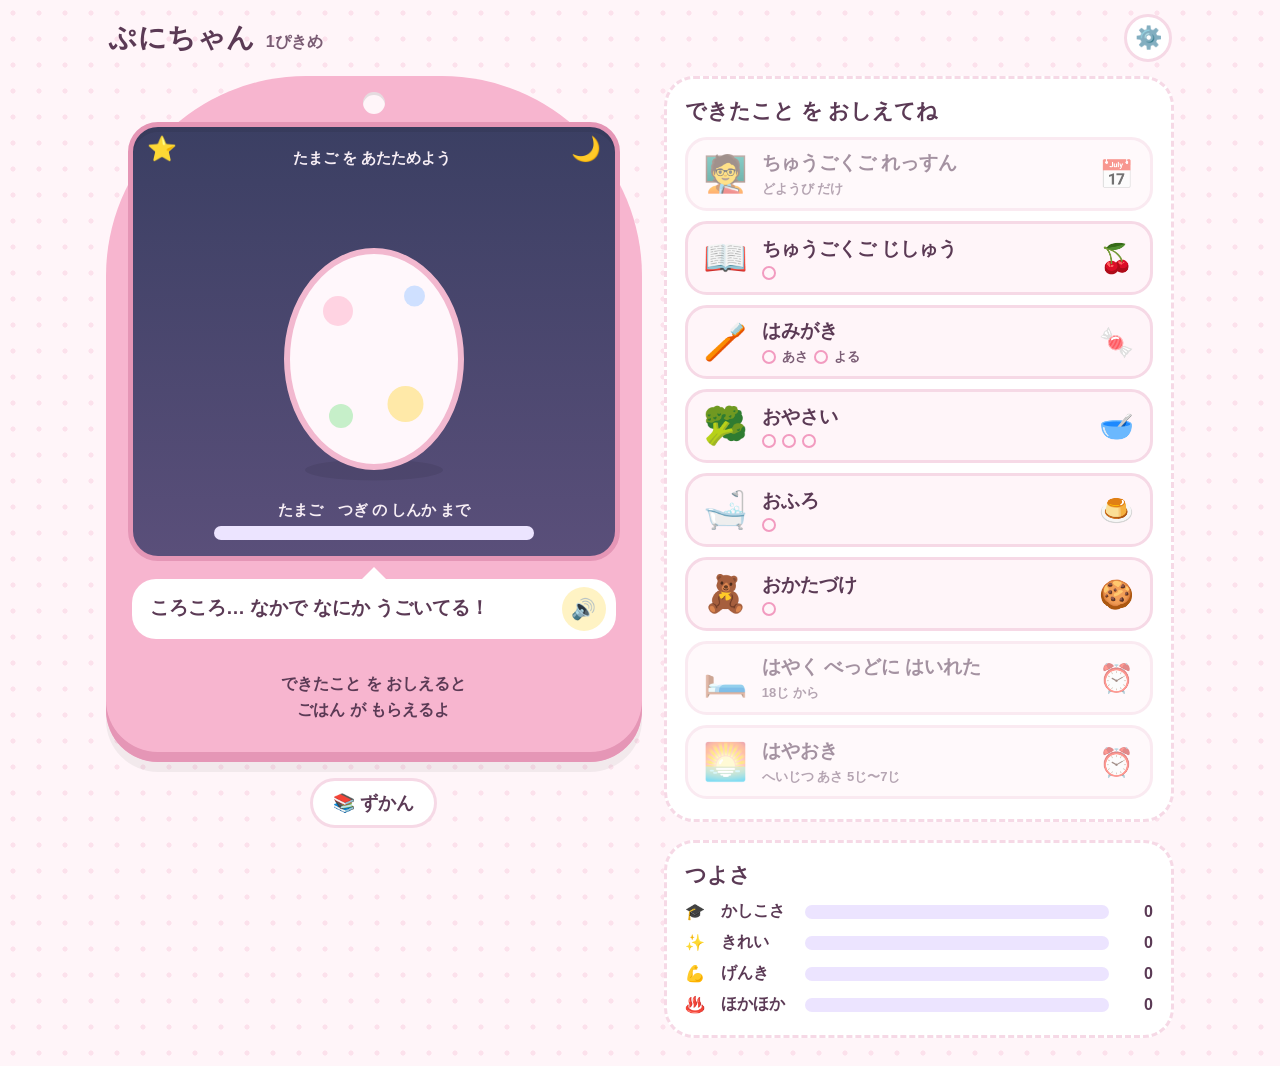
==== index.html @ 8f1bf643 "style: パステル配色と時間帯の背景、ひきめ表記 Co-Authored-By: Claude Opus 5.5 <noreply@anthropic.com>" ====
<!doctype html>
<html lang="ja">
<head>
<meta charset="utf-8">
<meta name="viewport" content="width=device-width, initial-scale=1, viewport-fit=cover">
<meta http-equiv="Content-Security-Policy" content="default-src 'self'; script-src 'self'; style-src 'self'; img-src 'self' data:; connect-src 'self'; font-src 'self'; manifest-src 'self'; worker-src 'self'; object-src 'none'; base-uri 'none'; form-action 'none'">
<meta name="referrer" content="no-referrer">
<meta name="theme-color" content="#F7B5CF">
<meta name="apple-mobile-web-app-capable" content="yes">
<meta name="mobile-web-app-capable" content="yes">
<meta name="apple-mobile-web-app-title" content="ぷにぷに">
<title>ぷにぷに にっき</title>
<link rel="manifest" href="./manifest.webmanifest">
<link rel="apple-touch-icon" href="./icons/apple-touch-icon.png">
<link rel="icon" href="./icons/icon-192.png">
<link rel="stylesheet" href="./css/style.css">
<script type="module" src="./js/app.js"></script>
</head>
<body>
<header class="top">
  <div class="title"><b id="petName"></b><small id="genLabel"></small></div>
  <button class="gear" id="gear" aria-label="おうちの方の設定（長押し）">⚙️</button>
</header>

<main class="layout">
  <section>
    <div class="shell">
      <div class="screen" id="screen">
        <div class="gauges" id="gauges"></div>
        <div class="badges" id="badges"></div>
        <button class="pet" id="pet" aria-label="なでる"></button>
        <div class="growth" id="growth"></div>
      </div>
      <div class="bubble" aria-live="polite">
        <p id="bubbleText"></p>
        <p id="bubbleZh" class="zh"></p>
        <button class="speak" id="speakBtn" aria-label="よみあげ">🔊</button>
      </div>
      <div class="tray" id="tray"></div>
    </div>
    <div class="under">
      <button class="pill" id="zukanBtn">📚 ずかん</button>
    </div>
  </section>

  <section>
    <div class="note">
      <h2>できたこと を おしえてね</h2>
      <div class="tasks" id="tasks"></div>
    </div>
    <div class="note">
      <h2>つよさ</h2>
      <div class="params" id="params"></div>
    </div>
  </section>
</main>

<div class="modal" id="modal" hidden><div class="sheet" id="sheet"></div></div>

</body>
</html>
---- css/style.css ----
:root{
  --bg:#FFF5F9; --dot:#FCE1EC; --shell:#F7B5CF; --shell-dk:#E596B6; --screen:#EAF7F1;
  --ink:#5B3A55; --soft:#7A5C74; --card:#FFFFFF; --lemon:#FFF3C4; --lav:#ECE4FF;
  --accent:#F29BC0; --btn:#D46A97; --btn-ink:#FFFFFF; --sil:#E3D7E0; --line:#F6D9E6;
  --mint:#D9F2E6; --sky:#DDEFFF; --peach:#FFE3D3;
  --sc-asa:linear-gradient(#FFE3D3,#FFF6E5); --sc-hiru:linear-gradient(#DDEFFF,#EAF7F1);
  --sc-yuu:linear-gradient(#FFD9C9,#E9DDFF); --sc-yoru:linear-gradient(#3B3F63,#5A4F7A);
  box-sizing:border-box;
  padding-top:env(safe-area-inset-top,0px);
  padding-bottom:env(safe-area-inset-bottom,0px);
}
@media (prefers-color-scheme:dark){
  :root:not([data-theme="light"]){
    --bg:#3B3452; --dot:#463E60; --shell:#D7A6C2; --shell-dk:#B4849F; --screen:#4A5470;
    --ink:#FBF1F7; --soft:#DCCADA; --card:#4A4266; --lemon:#6A6046; --lav:#5A5080;
    --accent:#F5B3CF; --btn:#F5B3CF; --btn-ink:#3B3452; --sil:#675E82; --line:#5E5580;
    --mint:#35504A; --sky:#3A4766; --peach:#55424C;
    --sc-asa:linear-gradient(#6A5266,#4E4766); --sc-hiru:linear-gradient(#4A5A80,#46606A);
    --sc-yuu:linear-gradient(#6E5068,#524A78); --sc-yoru:linear-gradient(#2C2D4A,#403A60);
  }
}
:root[data-theme="dark"]{
  --bg:#3B3452; --dot:#463E60; --shell:#D7A6C2; --shell-dk:#B4849F; --screen:#4A5470;
    --ink:#FBF1F7; --soft:#DCCADA; --card:#4A4266; --lemon:#6A6046; --lav:#5A5080;
    --accent:#F5B3CF; --btn:#F5B3CF; --btn-ink:#3B3452; --sil:#675E82; --line:#5E5580;
    --mint:#35504A; --sky:#3A4766; --peach:#55424C;
    --sc-asa:linear-gradient(#6A5266,#4E4766); --sc-hiru:linear-gradient(#4A5A80,#46606A);
    --sc-yuu:linear-gradient(#6E5068,#524A78); --sc-yoru:linear-gradient(#2C2D4A,#403A60);
}
*,*::before,*::after{box-sizing:border-box}
html{scroll-padding-top:env(safe-area-inset-top,0px)}
body{
  margin:0; color:var(--ink); background:var(--bg);
  background-image:radial-gradient(var(--dot) 2.5px, transparent 2.6px);
  background-size:26px 26px;
  font-family:'Hiragino Maru Gothic ProN','Hiragino Sans',sans-serif;
  font-weight:700; -webkit-tap-highlight-color:transparent;
}
[hidden]{display:none!important}
button,input,select,textarea{font:inherit;color:inherit}
button{cursor:pointer}
:focus-visible{outline:3px solid var(--accent);outline-offset:3px}
img,svg{max-width:100%}

.top{max-width:1100px;margin:0 auto;padding:14px 18px 0;display:flex;align-items:center;justify-content:space-between}
.title{display:flex;align-items:baseline;gap:10px}
.title b{font-size:28px;font-weight:900;letter-spacing:.02em}
.title small{font-size:16px;color:var(--soft)}
.gear{width:48px;height:48px;border-radius:50%;border:3px solid var(--line);background:var(--card);font-size:22px;touch-action:none;user-select:none;-webkit-user-select:none}

.layout{max-width:1100px;margin:0 auto;padding:14px 16px 28px;display:grid;gap:22px}
@media (min-width:820px){.layout{grid-template-columns:minmax(380px,1.05fr) minmax(320px,1fr);align-items:start}}

.shell{
  position:relative;background:var(--shell);
  border-radius:200px 200px 52px 52px;
  padding:46px 22px 24px;
  box-shadow:inset 0 -10px 0 var(--shell-dk), 0 10px 0 rgba(0,0,0,.05);
}
.shell::before{content:"";position:absolute;top:16px;left:50%;width:22px;height:22px;margin-left:-11px;border-radius:50%;background:var(--bg);box-shadow:inset 0 3px 0 rgba(0,0,0,.1)}
.screen{
  position:relative;background:var(--screen);border-radius:30px;padding:14px 14px 16px;
  box-shadow:inset 0 5px 0 rgba(0,0,0,.07);border:5px solid var(--shell-dk);
  
}
.screen.t-asa{background:var(--sc-asa)}
.screen.t-hiru{background:var(--sc-hiru)}
.screen.t-yuu{background:var(--sc-yuu)}
.screen.t-yoru{background:var(--sc-yoru);color:#F7EEF5}
.screen::before,.screen::after{position:absolute;top:10px;font-size:24px;pointer-events:none;line-height:1}
.screen::before{left:14px}.screen::after{right:14px}
.screen.t-asa::before{content:"☀️"}.screen.t-asa::after{content:"🐦"}
.screen.t-hiru::before{content:"☁️"}.screen.t-hiru::after{content:"🌈"}
.screen.t-yuu::before{content:"🌇"}.screen.t-yuu::after{content:"🍂"}
.screen.t-yoru::before{content:"⭐"}.screen.t-yoru::after{content:"🌙"}
.gauges{display:flex;flex-wrap:wrap;gap:6px 18px;justify-content:center;min-height:34px;align-items:center}
.gauge{display:flex;align-items:center;gap:3px}
.glabel{font-size:15px;margin-right:4px}
.gi{font-size:22px;opacity:.22;filter:grayscale(1)}
.gi.on{opacity:1;filter:none}
.badges{display:flex;flex-wrap:wrap;gap:8px;justify-content:center;min-height:6px;margin-top:6px}
.badge{font-size:15px;padding:4px 12px;border-radius:999px;background:#FFF3C4;color:#5B3A55}
.badge.letter{background:#FFE3EE}
.badge.sick{background:#D6ECFA}
.pet{touch-action:none;user-select:none;-webkit-user-select:none;display:block;margin:4px auto 0;width:min(70vw,300px);aspect-ratio:1;background:none;border:0;padding:0}
.pet svg{width:100%;height:100%;transform-origin:50% 92%;animation:bob 2.6s ease-in-out infinite}
.pet[data-pose="sway"] svg{animation:sway 2.4s ease-in-out infinite}
.pet[data-pose="bounce"] svg{animation:hop .7s ease-in-out infinite}
.pet[data-pose="droop"] svg{animation:droop 3.6s ease-in-out infinite}
.pet[data-pose="tilt"] svg{animation:tilt 3s ease-in-out infinite}
.pet[data-pose="spin"] svg{animation:spin .8s ease-in-out}
.pet[data-pose="squish"] svg{animation:squish .5s ease-in-out 2}
.pet[data-pose="none"] svg{animation:breathe 4s ease-in-out infinite}
.pet.wobble svg{animation:wob .5s ease-in-out}
@keyframes sway{0%,100%{transform:rotate(-4deg)}50%{transform:rotate(4deg)}}
@keyframes hop{0%,100%{transform:translateY(0) scale(1,1)}40%{transform:translateY(-14px) scale(.97,1.03)}80%{transform:translateY(0) scale(1.05,.95)}}
@keyframes droop{0%,100%{transform:translateY(4px) scale(1.02,.96)}50%{transform:translateY(6px) scale(1.03,.94)}}
@keyframes tilt{0%,100%{transform:rotate(-9deg)}50%{transform:rotate(-6deg)}}
@keyframes spin{0%{transform:rotate(0)}100%{transform:rotate(360deg)}}
@keyframes squish{0%,100%{transform:scale(1,1)}50%{transform:scale(1.1,.9)}}
@keyframes breathe{0%,100%{transform:scale(1,1)}50%{transform:scale(1.02,.98)}}
@keyframes bob{0%,100%{transform:scale(1,1)}50%{transform:scale(1.035,.965)}}
@keyframes wob{0%,100%{transform:rotate(0)}25%{transform:rotate(-7deg)}75%{transform:rotate(7deg)}}
.growth{margin-top:6px;font-size:15px;text-align:center}
.bar{height:14px;border-radius:999px;background:var(--lav);overflow:hidden;margin:6px auto 0;max-width:320px}
.bar i{display:block;height:100%;background:var(--accent);border-radius:999px;transition:width .6s}

.bubble{position:relative;margin:18px 4px 0;background:var(--card);border-radius:24px;padding:14px 60px 14px 18px;min-height:60px}
.bubble::before{content:"";position:absolute;top:-12px;left:50%;margin-left:-12px;border:12px solid transparent;border-top:0;border-bottom-color:var(--card)}
.bubble p{margin:0;font-size:19px;line-height:1.6}
.bubble .zh{font-size:15px;color:var(--soft);margin-top:2px}
.speak{position:absolute;right:10px;top:50%;margin-top:-22px;width:44px;height:44px;border-radius:50%;border:0;background:var(--lemon);font-size:20px}

.tray{display:flex;flex-wrap:wrap;gap:10px;justify-content:center;margin-top:16px;min-height:72px;align-items:center}
.tray .empty{font-size:16px;color:var(--ink);text-align:center;line-height:1.6;padding:0 10px}
.food{position:relative;width:74px;height:74px;border-radius:24px;border:0;background:var(--card);font-size:38px;box-shadow:0 5px 0 var(--shell-dk)}
.food:active{transform:translateY(3px);box-shadow:0 2px 0 var(--shell-dk)}
.food .n{position:absolute;top:-8px;right:-8px;min-width:28px;height:28px;padding:0 6px;border-radius:999px;background:var(--btn);color:var(--btn-ink);font-size:16px;line-height:28px}
.under{display:flex;gap:12px;justify-content:center;margin-top:16px;flex-wrap:wrap}
.pill{border:3px solid var(--line);background:var(--card);border-radius:999px;padding:10px 20px;font-size:18px}

.note{background:var(--card);border-radius:30px;padding:18px 18px 20px;border:3px dashed var(--line)}
.note+.note{margin-top:18px}
.note h2{margin:0 0 12px;font-size:21px;font-weight:900}
.tasks{display:grid;gap:10px}
.task{display:grid;grid-template-columns:52px 1fr 44px;align-items:center;gap:10px;width:100%;min-height:74px;text-align:left;border:3px solid var(--line);background:var(--bg);border-radius:22px;padding:8px 12px}
.task:not(:disabled):active{transform:scale(.98)}
.task:disabled{opacity:.55;cursor:default}
.ti{font-size:36px;text-align:center}
.tl{display:block;font-size:19px}
.td{display:flex;gap:6px;margin-top:4px;font-size:13px;color:var(--soft);flex-wrap:wrap;align-items:center}
.dot{width:14px;height:14px;border-radius:50%;border:2px solid var(--accent)}
.dot.on{background:var(--accent)}
.tf{font-size:28px;text-align:center}
.params{display:grid;gap:10px}
.prow{display:grid;grid-template-columns:28px 76px 1fr 36px;align-items:center;gap:8px;font-size:16px}
.prow .bar{margin:0;max-width:none}
.prow b{text-align:right;font-weight:700}

.modal{position:fixed;inset:0;background:rgba(90,60,90,.35);display:flex;align-items:center;justify-content:center;padding:calc(16px + env(safe-area-inset-top,0px)) 16px calc(16px + env(safe-area-inset-bottom,0px));z-index:20}
.sheet{background:var(--card);border-radius:30px;padding:24px;width:100%;max-width:560px;max-height:100%;overflow:auto;text-align:center}
.sheet h3{margin:18px 0 8px;font-size:18px;text-align:left}
.sheet h3:first-child{margin-top:0}
.big{font-size:80px;line-height:1.1}
.q{font-size:26px;font-weight:900;margin:12px 0 6px}
.sub{font-size:15px;color:var(--soft);line-height:1.6;margin:4px 0;text-align:left}
.center .sub{text-align:center}
.btns{display:flex;gap:12px;justify-content:center;margin-top:14px;flex-wrap:wrap}
.btn{border:0;border-radius:999px;padding:14px 30px;font-size:20px;background:var(--btn);color:var(--btn-ink);box-shadow:0 5px 0 var(--shell-dk)}
.btn.ghost{background:var(--bg);color:var(--ink);box-shadow:0 5px 0 var(--line)}
.btn.danger{background:#D9534F;color:#fff;box-shadow:0 5px 0 #A94442}
.btn.small{font-size:16px;padding:10px 20px}
.fl{display:block;text-align:left;font-size:15px;margin-top:10px}
.fl input,.fl select,.fl textarea,.codeout{display:block;width:100%;margin-top:6px;padding:12px;border-radius:14px;border:3px solid var(--line);background:var(--bg);font-size:17px}
textarea{min-height:90px;font-size:13px!important;font-family:ui-monospace,monospace!important;word-break:break-all}
.evo svg{width:220px;height:220px;animation:evo 1.3s ease-out}
@keyframes evo{0%{transform:scale(.5);filter:brightness(3)}60%{transform:scale(1.12);filter:brightness(1.4)}100%{transform:scale(1);filter:none}}
.sheet h4.zh{margin:16px 0 0;font-size:17px;text-align:left;color:var(--soft)}
.zgrid{display:grid;grid-template-columns:repeat(auto-fill,minmax(108px,1fr));gap:12px;margin-top:10px}
.zc{background:var(--bg);border-radius:20px;padding:8px 6px 10px}
.zc svg{width:100%;height:auto}
.zc b{display:block;font-size:15px}
.zc span{display:block;font-size:12px;color:var(--soft);line-height:1.5;margin-top:2px}

.fx{position:fixed;pointer-events:none;font-size:34px;z-index:30;animation:up 1.2s ease-out forwards}
@keyframes up{0%{opacity:0;transform:translate(0,0) scale(.6)}20%{opacity:1}100%{opacity:0;transform:translate(var(--dx),-120px) scale(1.2)}}
.toast{position:fixed;left:50%;bottom:calc(24px + env(safe-area-inset-bottom,0px));transform:translateX(-50%);background:var(--ink);color:var(--card);padding:12px 22px;border-radius:999px;font-size:16px;z-index:40;max-width:90vw;text-align:center}
@media (prefers-reduced-motion:reduce){
  .pet svg,.pet[data-pose] svg,.pet.wobble svg,.evo svg{animation:none}
  .fx{animation-duration:.01s}
}
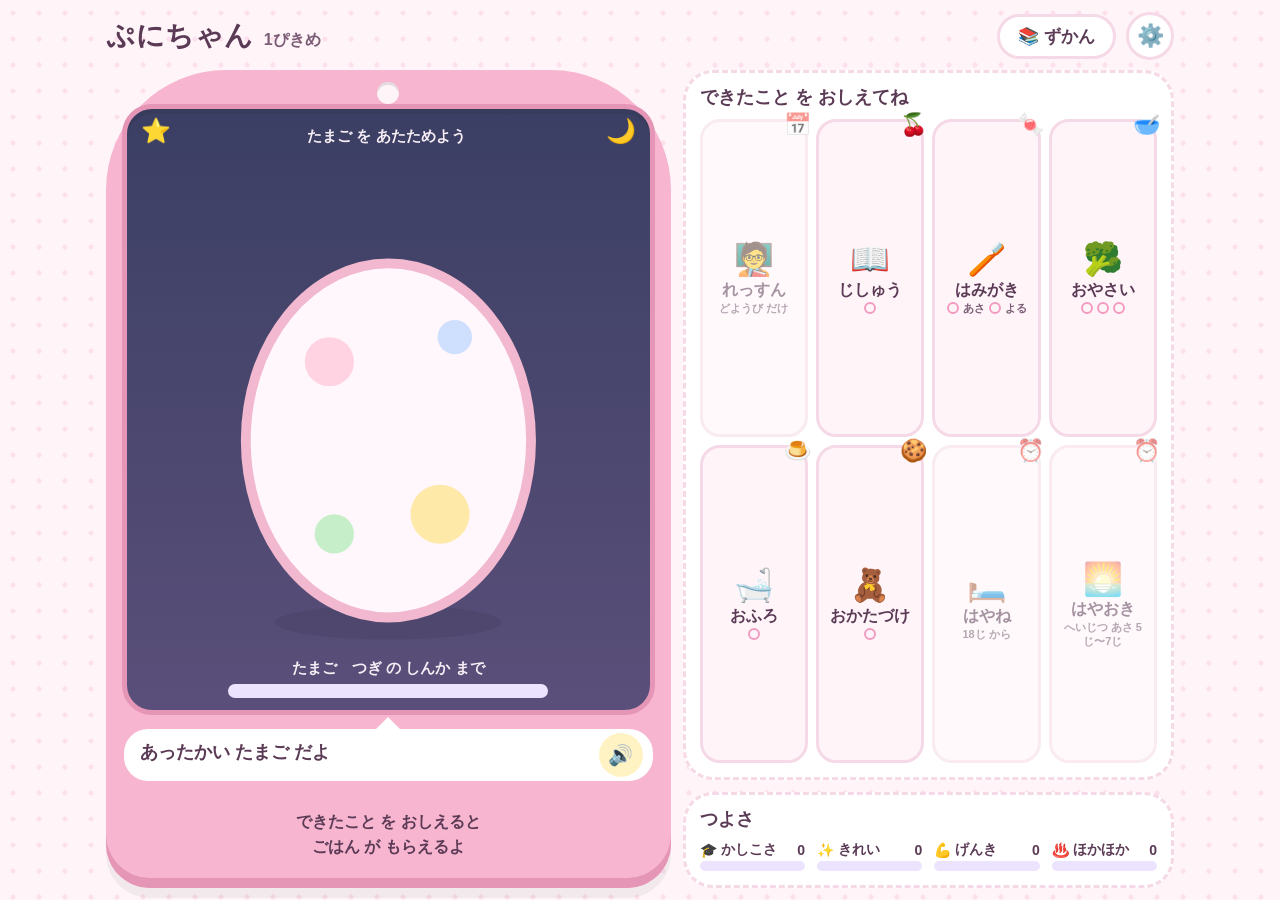
==== commit 5e354955: "feat: パステル版を iPad mini 縦横の1画面に収める - できたこと を 4×2 のタイルに、つよさ を横並びに - ずかん ボタンを右上へ。キャラの絵が残りの高さに合わせて伸び縮み -" ====
--- a/index.html
+++ b/index.html
@@ -19,11 +19,14 @@
 <body>
 <header class="top">
   <div class="title"><b id="petName"></b><small id="genLabel"></small></div>
-  <button class="gear" id="gear" aria-label="おうちの方の設定（長押し）">⚙️</button>
+  <div class="topbtns">
+    <button class="pill" id="zukanBtn">📚 ずかん</button>
+    <button class="gear" id="gear" aria-label="おうちの方の設定（長押し）">⚙️</button>
+  </div>
 </header>
 
 <main class="layout">
-  <section>
+  <section class="maincol">
     <div class="shell">
       <div class="screen" id="screen">
         <div class="gauges" id="gauges"></div>
@@ -38,17 +41,14 @@
       </div>
       <div class="tray" id="tray"></div>
     </div>
-    <div class="under">
-      <button class="pill" id="zukanBtn">📚 ずかん</button>
-    </div>
   </section>
 
-  <section>
+  <section class="sidecol">
     <div class="note">
       <h2>できたこと を おしえてね</h2>
       <div class="tasks" id="tasks"></div>
     </div>
-    <div class="note">
+    <div class="note pnote">
       <h2>つよさ</h2>
       <div class="params" id="params"></div>
     </div>
--- a/css/style.css
+++ b/css/style.css
@@ -42,14 +42,15 @@
 :focus-visible{outline:3px solid var(--accent);outline-offset:3px}
 img,svg{max-width:100%}
 
-.top{max-width:1100px;margin:0 auto;padding:14px 18px 0;display:flex;align-items:center;justify-content:space-between}
+.top{max-width:1100px;margin:0 auto;padding:12px 16px 0;display:flex;align-items:center;justify-content:space-between;gap:10px}
+.topbtns{display:flex;align-items:center;gap:10px}
 .title{display:flex;align-items:baseline;gap:10px}
 .title b{font-size:28px;font-weight:900;letter-spacing:.02em}
 .title small{font-size:16px;color:var(--soft)}
 .gear{width:48px;height:48px;border-radius:50%;border:3px solid var(--line);background:var(--card);font-size:22px;touch-action:none;user-select:none;-webkit-user-select:none}
 
 .layout{max-width:1100px;margin:0 auto;padding:14px 16px 28px;display:grid;gap:22px}
-@media (min-width:820px){.layout{grid-template-columns:minmax(380px,1.05fr) minmax(320px,1fr);align-items:start}}
+@media (orientation:landscape) and (min-width:820px){.layout{grid-template-columns:minmax(380px,1.05fr) minmax(320px,1fr);align-items:start}}
 
 .shell{
   position:relative;background:var(--shell);
@@ -70,7 +71,7 @@
 .screen::before,.screen::after{position:absolute;top:10px;font-size:24px;pointer-events:none;line-height:1}
 .screen::before{left:14px}.screen::after{right:14px}
 .screen.t-asa::before{content:"☀️"}.screen.t-asa::after{content:"🐦"}
-.screen.t-hiru::before{content:"☁️"}.screen.t-hiru::after{content:"🌈"}
+.screen.t-hiru::before{content:"☁️"}.screen.t-hiru::after{content:"🌷"}
 .screen.t-yuu::before{content:"🌇"}.screen.t-yuu::after{content:"🍂"}
 .screen.t-yoru::before{content:"⭐"}.screen.t-yoru::after{content:"🌙"}
 .gauges{display:flex;flex-wrap:wrap;gap:6px 18px;justify-content:center;min-height:34px;align-items:center}
@@ -116,25 +117,25 @@
 .food{position:relative;width:74px;height:74px;border-radius:24px;border:0;background:var(--card);font-size:38px;box-shadow:0 5px 0 var(--shell-dk)}
 .food:active{transform:translateY(3px);box-shadow:0 2px 0 var(--shell-dk)}
 .food .n{position:absolute;top:-8px;right:-8px;min-width:28px;height:28px;padding:0 6px;border-radius:999px;background:var(--btn);color:var(--btn-ink);font-size:16px;line-height:28px}
-.under{display:flex;gap:12px;justify-content:center;margin-top:16px;flex-wrap:wrap}
-.pill{border:3px solid var(--line);background:var(--card);border-radius:999px;padding:10px 20px;font-size:18px}
+.pill{border:3px solid var(--line);background:var(--card);border-radius:999px;padding:8px 18px;font-size:17px}
 
 .note{background:var(--card);border-radius:30px;padding:18px 18px 20px;border:3px dashed var(--line)}
-.note+.note{margin-top:18px}
-.note h2{margin:0 0 12px;font-size:21px;font-weight:900}
-.tasks{display:grid;gap:10px}
-.task{display:grid;grid-template-columns:52px 1fr 44px;align-items:center;gap:10px;width:100%;min-height:74px;text-align:left;border:3px solid var(--line);background:var(--bg);border-radius:22px;padding:8px 12px}
+.note{padding:12px 14px 14px}
+.note+.note{margin-top:12px}
+.note h2{margin:0 0 10px;font-size:18px;font-weight:900}
+.tasks{display:grid;grid-template-columns:repeat(4,1fr);gap:8px}
+.task{position:relative;display:flex;flex-direction:column;align-items:center;justify-content:center;gap:2px;width:100%;min-height:92px;text-align:center;border:3px solid var(--line);background:var(--bg);border-radius:20px;padding:8px 4px 6px}
 .task:not(:disabled):active{transform:scale(.98)}
 .task:disabled{opacity:.55;cursor:default}
-.ti{font-size:36px;text-align:center}
-.tl{display:block;font-size:19px}
-.td{display:flex;gap:6px;margin-top:4px;font-size:13px;color:var(--soft);flex-wrap:wrap;align-items:center}
-.dot{width:14px;height:14px;border-radius:50%;border:2px solid var(--accent)}
+.ti{font-size:32px;line-height:1.1}
+.tl{display:block;font-size:16px;line-height:1.2}
+.td{display:flex;gap:4px;justify-content:center;font-size:11px;line-height:1.3;color:var(--soft);flex-wrap:wrap;align-items:center;min-height:15px}
+.dot{width:12px;height:12px;border-radius:50%;border:2px solid var(--accent)}
 .dot.on{background:var(--accent)}
-.tf{font-size:28px;text-align:center}
-.params{display:grid;gap:10px}
-.prow{display:grid;grid-template-columns:28px 76px 1fr 36px;align-items:center;gap:8px;font-size:16px}
-.prow .bar{margin:0;max-width:none}
+.tf{position:absolute;top:-8px;right:-6px;font-size:22px;line-height:1}
+.params{display:grid;grid-template-columns:repeat(4,1fr);gap:6px 12px}
+.prow{display:grid;grid-template-columns:auto 1fr auto;align-items:center;gap:2px 4px;font-size:14px}
+.prow .bar{grid-column:1/-1;order:1;margin:0;max-width:none;height:10px}
 .prow b{text-align:right;font-weight:700}
 
 .modal{position:fixed;inset:0;background:rgba(90,60,90,.35);display:flex;align-items:center;justify-content:center;padding:calc(16px + env(safe-area-inset-top,0px)) 16px calc(16px + env(safe-area-inset-bottom,0px));z-index:20}
@@ -169,3 +170,33 @@
   .pet svg,.pet[data-pose] svg,.pet.wobble svg,.evo svg{animation:none}
   .fx{animation-duration:.01s}
 }
+
+/* iPad（縦・横）では 1 画面に収める：キャラの絵だけが残りの高さに合わせて伸び縮みする */
+@media (min-width:700px) and (min-height:700px){
+  html,body{height:100%}
+  body{height:100dvh;display:flex;flex-direction:column;overflow:hidden}
+  .top{width:100%}
+  .layout{flex:1;min-height:0;width:100%;padding:10px 16px 12px;gap:12px;grid-template-rows:minmax(0,1fr) auto}
+  .maincol{min-height:0;display:flex;flex-direction:column}
+  .shell{flex:1;min-height:0;display:flex;flex-direction:column;padding:40px 18px 14px;border-radius:120px 120px 44px 44px}
+  .shell::before{top:12px}
+  .screen{flex:1;min-height:0;display:flex;flex-direction:column;padding:10px 12px 12px}
+  .pet{flex:1;min-height:0;width:100%;aspect-ratio:auto;margin:2px 0 0}
+  .growth{margin-top:2px}
+  .bubble{margin:14px 2px 0;padding:10px 58px 10px 16px;min-height:52px}
+  .bubble p{font-size:18px;line-height:1.5}
+  .tray{margin-top:12px;min-height:60px;gap:8px}
+  .food{width:60px;height:60px;border-radius:20px;font-size:30px}
+  .food .n{min-width:24px;height:24px;line-height:24px;font-size:14px;top:-7px;right:-7px}
+}
+@media (min-width:700px) and (min-height:700px) and (orientation:landscape){
+  .layout{grid-template-columns:minmax(0,1.15fr) minmax(0,1fr);grid-template-rows:minmax(0,1fr);align-items:stretch}
+  .shell{padding:34px 16px 12px}
+  .badges{flex-wrap:nowrap;gap:6px;margin-top:4px}
+  .badge{font-size:13px;padding:3px 10px;white-space:nowrap}
+  .tray{flex-wrap:nowrap;gap:6px;min-height:56px}
+  .food{width:52px;height:52px;border-radius:18px;font-size:26px;flex:0 1 52px}
+  .sidecol{min-height:0;display:flex;flex-direction:column}
+  .sidecol .note:first-child{flex:1;display:flex;flex-direction:column}
+  .sidecol .tasks{flex:1;grid-template-rows:repeat(2,1fr)}
+}
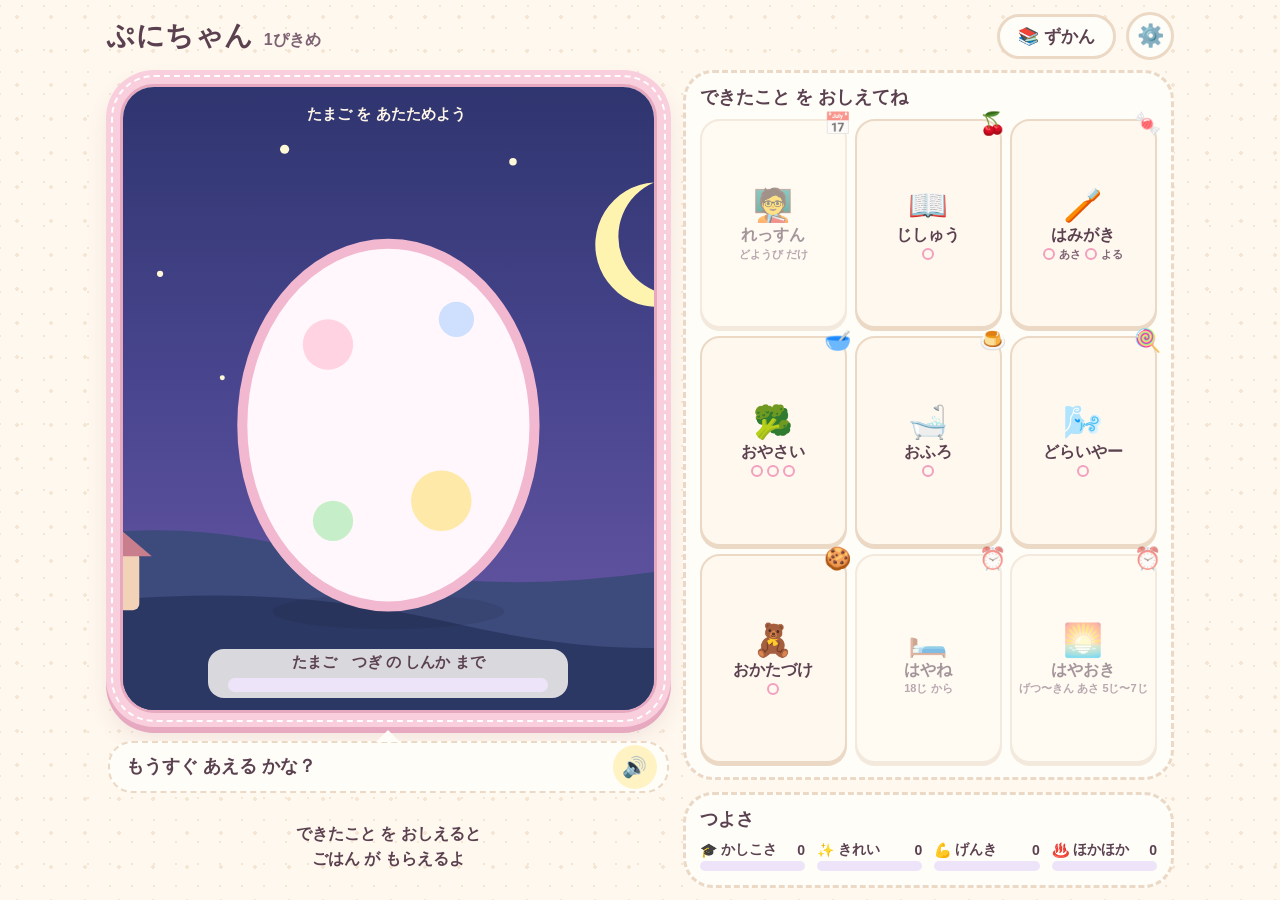
==== commit ca8fd18b: "style: 絵本のページ風の見た目（額・時間帯の景色・ライト固定）と 9 タイルの配置 - ゲーム機風の外枠をやめ、居住枠と同じ形の額に - 時間帯ごとに景色（あさ・ひる・ゆうがた・よる）を描く -" ====
--- a/index.html
+++ b/index.html
@@ -5,7 +5,8 @@
 <meta name="viewport" content="width=device-width, initial-scale=1, viewport-fit=cover">
 <meta http-equiv="Content-Security-Policy" content="default-src 'self'; script-src 'self'; style-src 'self'; img-src 'self' data:; connect-src 'self'; font-src 'self'; manifest-src 'self'; worker-src 'self'; object-src 'none'; base-uri 'none'; form-action 'none'">
 <meta name="referrer" content="no-referrer">
-<meta name="theme-color" content="#F7B5CF">
+<meta name="theme-color" content="#FFF8EE">
+<meta name="color-scheme" content="light">
 <meta name="apple-mobile-web-app-capable" content="yes">
 <meta name="mobile-web-app-capable" content="yes">
 <meta name="apple-mobile-web-app-title" content="ぷにぷに">
@@ -27,20 +28,21 @@
 
 <main class="layout">
   <section class="maincol">
-    <div class="shell">
+    <div class="frame">
       <div class="screen" id="screen">
+        <div class="scene" id="scene"></div>
         <div class="gauges" id="gauges"></div>
         <div class="badges" id="badges"></div>
         <button class="pet" id="pet" aria-label="なでる"></button>
         <div class="growth" id="growth"></div>
       </div>
-      <div class="bubble" aria-live="polite">
-        <p id="bubbleText"></p>
-        <p id="bubbleZh" class="zh"></p>
-        <button class="speak" id="speakBtn" aria-label="よみあげ">🔊</button>
-      </div>
-      <div class="tray" id="tray"></div>
     </div>
+    <div class="bubble" aria-live="polite">
+      <p id="bubbleText"></p>
+      <p id="bubbleZh" class="zh"></p>
+      <button class="speak" id="speakBtn" aria-label="よみあげ">🔊</button>
+    </div>
+    <div class="tray" id="tray"></div>
   </section>
 
   <section class="sidecol">
--- a/css/style.css
+++ b/css/style.css
@@ -1,38 +1,20 @@
 :root{
-  --bg:#FFF5F9; --dot:#FCE1EC; --shell:#F7B5CF; --shell-dk:#E596B6; --screen:#EAF7F1;
-  --ink:#5B3A55; --soft:#7A5C74; --card:#FFFFFF; --lemon:#FFF3C4; --lav:#ECE4FF;
-  --accent:#F29BC0; --btn:#D46A97; --btn-ink:#FFFFFF; --sil:#E3D7E0; --line:#F6D9E6;
+  /* 絵本のページ：生成りの紙・やさしいパステル。端末がダークモードでも明るいまま（color-scheme:light） */
+  color-scheme:light;
+  --bg:#FFF8EE; --dot:#F5E6D3; --frame:#F9CFDD; --frame-dk:#E6A9BF; --screen:#EAF7F1;
+  --ink:#5B4150; --soft:#7D6273; --card:#FFFDF8; --lemon:#FFF3C4; --lav:#EDE4FA;
+  --accent:#F2A0BE; --btn:#D46A97; --btn-ink:#FFFFFF; --sil:#E6DAD3; --line:#EBD9C6;
   --mint:#D9F2E6; --sky:#DDEFFF; --peach:#FFE3D3;
-  --sc-asa:linear-gradient(#FFE3D3,#FFF6E5); --sc-hiru:linear-gradient(#DDEFFF,#EAF7F1);
-  --sc-yuu:linear-gradient(#FFD9C9,#E9DDFF); --sc-yoru:linear-gradient(#3B3F63,#5A4F7A);
   box-sizing:border-box;
   padding-top:env(safe-area-inset-top,0px);
   padding-bottom:env(safe-area-inset-bottom,0px);
-}
-@media (prefers-color-scheme:dark){
-  :root:not([data-theme="light"]){
-    --bg:#3B3452; --dot:#463E60; --shell:#D7A6C2; --shell-dk:#B4849F; --screen:#4A5470;
-    --ink:#FBF1F7; --soft:#DCCADA; --card:#4A4266; --lemon:#6A6046; --lav:#5A5080;
-    --accent:#F5B3CF; --btn:#F5B3CF; --btn-ink:#3B3452; --sil:#675E82; --line:#5E5580;
-    --mint:#35504A; --sky:#3A4766; --peach:#55424C;
-    --sc-asa:linear-gradient(#6A5266,#4E4766); --sc-hiru:linear-gradient(#4A5A80,#46606A);
-    --sc-yuu:linear-gradient(#6E5068,#524A78); --sc-yoru:linear-gradient(#2C2D4A,#403A60);
-  }
-}
-:root[data-theme="dark"]{
-  --bg:#3B3452; --dot:#463E60; --shell:#D7A6C2; --shell-dk:#B4849F; --screen:#4A5470;
-    --ink:#FBF1F7; --soft:#DCCADA; --card:#4A4266; --lemon:#6A6046; --lav:#5A5080;
-    --accent:#F5B3CF; --btn:#F5B3CF; --btn-ink:#3B3452; --sil:#675E82; --line:#5E5580;
-    --mint:#35504A; --sky:#3A4766; --peach:#55424C;
-    --sc-asa:linear-gradient(#6A5266,#4E4766); --sc-hiru:linear-gradient(#4A5A80,#46606A);
-    --sc-yuu:linear-gradient(#6E5068,#524A78); --sc-yoru:linear-gradient(#2C2D4A,#403A60);
 }
 *,*::before,*::after{box-sizing:border-box}
 html{scroll-padding-top:env(safe-area-inset-top,0px)}
 body{
   margin:0; color:var(--ink); background:var(--bg);
-  background-image:radial-gradient(var(--dot) 2.5px, transparent 2.6px);
-  background-size:26px 26px;
+  background-image:radial-gradient(var(--dot) 1.6px, transparent 1.8px),radial-gradient(var(--dot) 1.2px, transparent 1.4px);
+  background-size:34px 34px,22px 22px;background-position:0 0,11px 17px;
   font-family:'Hiragino Maru Gothic ProN','Hiragino Sans',sans-serif;
   font-weight:700; -webkit-tap-highlight-color:transparent;
 }
@@ -52,28 +34,23 @@
 .layout{max-width:1100px;margin:0 auto;padding:14px 16px 28px;display:grid;gap:22px}
 @media (orientation:landscape) and (min-width:820px){.layout{grid-template-columns:minmax(380px,1.05fr) minmax(320px,1fr);align-items:start}}
 
-.shell{
-  position:relative;background:var(--shell);
-  border-radius:200px 200px 52px 52px;
-  padding:46px 22px 24px;
-  box-shadow:inset 0 -10px 0 var(--shell-dk), 0 10px 0 rgba(0,0,0,.05);
+.frame{
+  /* 絵本の額：外の角丸＝中の角丸＋余白。内側に手ぬいの点線 */
+  position:relative;background:var(--frame);border-radius:48px;padding:14px;
+  box-shadow:0 6px 0 var(--frame-dk), 0 12px 20px rgba(150,100,120,.12);
 }
-.shell::before{content:"";position:absolute;top:16px;left:50%;width:22px;height:22px;margin-left:-11px;border-radius:50%;background:var(--bg);box-shadow:inset 0 3px 0 rgba(0,0,0,.1)}
+.frame::before{content:"";position:absolute;inset:5px;border:2px dashed rgba(255,255,255,.95);border-radius:43px;pointer-events:none}
 .screen{
-  position:relative;background:var(--screen);border-radius:30px;padding:14px 14px 16px;
-  box-shadow:inset 0 5px 0 rgba(0,0,0,.07);border:5px solid var(--shell-dk);
-  
+  position:relative;overflow:hidden;background:var(--screen);border-radius:34px;padding:12px 12px 14px;
+  border:3px solid var(--frame-dk);
 }
-.screen.t-asa{background:var(--sc-asa)}
-.screen.t-hiru{background:var(--sc-hiru)}
-.screen.t-yuu{background:var(--sc-yuu)}
-.screen.t-yoru{background:var(--sc-yoru);color:#F7EEF5}
-.screen::before,.screen::after{position:absolute;top:10px;font-size:24px;pointer-events:none;line-height:1}
-.screen::before{left:14px}.screen::after{right:14px}
-.screen.t-asa::before{content:"☀️"}.screen.t-asa::after{content:"🐦"}
-.screen.t-hiru::before{content:"☁️"}.screen.t-hiru::after{content:"🌷"}
-.screen.t-yuu::before{content:"🌇"}.screen.t-yuu::after{content:"🍂"}
-.screen.t-yoru::before{content:"⭐"}.screen.t-yoru::after{content:"🌙"}
+.scene{position:absolute;inset:0;z-index:0;pointer-events:none}
+.scene svg{display:block;width:100%;height:100%;max-width:none}
+.screen>*:not(.scene){position:relative;z-index:1}
+.screen.t-yoru{color:#FFF6E8}
+.screen .growth{align-self:center;margin-left:auto;margin-right:auto;width:min(100%,360px);background:rgba(255,253,248,.82);color:var(--ink);border-radius:16px;padding:4px 14px 6px}
+.screen.t-yoru .gi{opacity:.4}
+.screen.t-yoru .gi.on{opacity:1}
 .gauges{display:flex;flex-wrap:wrap;gap:6px 18px;justify-content:center;min-height:34px;align-items:center}
 .gauge{display:flex;align-items:center;gap:3px}
 .glabel{font-size:15px;margin-right:4px}
@@ -81,6 +58,13 @@
 .gi.on{opacity:1;filter:none}
 .badges{display:flex;flex-wrap:wrap;gap:8px;justify-content:center;min-height:6px;margin-top:6px}
 .badge{font-size:15px;padding:4px 12px;border-radius:999px;background:#FFF3C4;color:#5B3A55}
+.badge.wakebtn{border:2px solid #F2C55C;font:inherit;font-size:15px;cursor:pointer}
+.fl .row2,.fl .days{display:flex;gap:6px;align-items:center;flex-wrap:wrap;margin-top:6px}
+.fl .row2 input{width:auto;flex:1;margin-top:0}
+.fl input[type=checkbox]{display:inline-block;width:22px;height:22px;margin:0;padding:0}
+.fl .days label{display:flex;align-items:center;gap:3px;font-size:15px}
+.fl .days .dl{flex-direction:column;gap:2px}
+.fl .days .dl input{width:96px;margin-top:0;padding:6px}
 .badge.letter{background:#FFE3EE}
 .badge.sick{background:#D6ECFA}
 .pet{touch-action:none;user-select:none;-webkit-user-select:none;display:block;margin:4px auto 0;width:min(70vw,300px);aspect-ratio:1;background:none;border:0;padding:0}
@@ -106,16 +90,16 @@
 .bar{height:14px;border-radius:999px;background:var(--lav);overflow:hidden;margin:6px auto 0;max-width:320px}
 .bar i{display:block;height:100%;background:var(--accent);border-radius:999px;transition:width .6s}
 
-.bubble{position:relative;margin:18px 4px 0;background:var(--card);border-radius:24px;padding:14px 60px 14px 18px;min-height:60px}
-.bubble::before{content:"";position:absolute;top:-12px;left:50%;margin-left:-12px;border:12px solid transparent;border-top:0;border-bottom-color:var(--card)}
+.bubble{position:relative;margin:18px 4px 0;background:var(--card);border-radius:24px;border:2px dashed var(--line);padding:14px 60px 14px 18px;min-height:60px}
+.bubble::before{content:"";position:absolute;top:-13px;left:50%;margin-left:-12px;border:12px solid transparent;border-top:0;border-bottom-color:var(--card)}
 .bubble p{margin:0;font-size:19px;line-height:1.6}
 .bubble .zh{font-size:15px;color:var(--soft);margin-top:2px}
 .speak{position:absolute;right:10px;top:50%;margin-top:-22px;width:44px;height:44px;border-radius:50%;border:0;background:var(--lemon);font-size:20px}
 
 .tray{display:flex;flex-wrap:wrap;gap:10px;justify-content:center;margin-top:16px;min-height:72px;align-items:center}
 .tray .empty{font-size:16px;color:var(--ink);text-align:center;line-height:1.6;padding:0 10px}
-.food{position:relative;width:74px;height:74px;border-radius:24px;border:0;background:var(--card);font-size:38px;box-shadow:0 5px 0 var(--shell-dk)}
-.food:active{transform:translateY(3px);box-shadow:0 2px 0 var(--shell-dk)}
+.food{position:relative;width:74px;height:74px;border-radius:24px;border:2px dashed var(--line);background:var(--card);font-size:38px;box-shadow:0 4px 0 var(--line)}
+.food:active{transform:translateY(3px);box-shadow:0 1px 0 var(--line)}
 .food .n{position:absolute;top:-8px;right:-8px;min-width:28px;height:28px;padding:0 6px;border-radius:999px;background:var(--btn);color:var(--btn-ink);font-size:16px;line-height:28px}
 .pill{border:3px solid var(--line);background:var(--card);border-radius:999px;padding:8px 18px;font-size:17px}
 
@@ -123,8 +107,8 @@
 .note{padding:12px 14px 14px}
 .note+.note{margin-top:12px}
 .note h2{margin:0 0 10px;font-size:18px;font-weight:900}
-.tasks{display:grid;grid-template-columns:repeat(4,1fr);gap:8px}
-.task{position:relative;display:flex;flex-direction:column;align-items:center;justify-content:center;gap:2px;width:100%;min-height:92px;text-align:center;border:3px solid var(--line);background:var(--bg);border-radius:20px;padding:8px 4px 6px}
+.tasks{display:grid;grid-template-columns:repeat(5,1fr);gap:8px}
+.task{position:relative;display:flex;flex-direction:column;align-items:center;justify-content:center;gap:2px;width:100%;min-height:92px;text-align:center;border:2px solid var(--line);background:var(--bg);border-radius:20px;padding:8px 4px 6px;box-shadow:0 3px 0 var(--line)}
 .task:not(:disabled):active{transform:scale(.98)}
 .task:disabled{opacity:.55;cursor:default}
 .ti{font-size:32px;line-height:1.1}
@@ -147,7 +131,7 @@
 .sub{font-size:15px;color:var(--soft);line-height:1.6;margin:4px 0;text-align:left}
 .center .sub{text-align:center}
 .btns{display:flex;gap:12px;justify-content:center;margin-top:14px;flex-wrap:wrap}
-.btn{border:0;border-radius:999px;padding:14px 30px;font-size:20px;background:var(--btn);color:var(--btn-ink);box-shadow:0 5px 0 var(--shell-dk)}
+.btn{border:0;border-radius:999px;padding:14px 30px;font-size:20px;background:var(--btn);color:var(--btn-ink);box-shadow:0 4px 0 var(--line)}
 .btn.ghost{background:var(--bg);color:var(--ink);box-shadow:0 5px 0 var(--line)}
 .btn.danger{background:#D9534F;color:#fff;box-shadow:0 5px 0 #A94442}
 .btn.small{font-size:16px;padding:10px 20px}
@@ -178,8 +162,7 @@
   .top{width:100%}
   .layout{flex:1;min-height:0;width:100%;padding:10px 16px 12px;gap:12px;grid-template-rows:minmax(0,1fr) auto}
   .maincol{min-height:0;display:flex;flex-direction:column}
-  .shell{flex:1;min-height:0;display:flex;flex-direction:column;padding:40px 18px 14px;border-radius:120px 120px 44px 44px}
-  .shell::before{top:12px}
+  .frame{flex:1;min-height:0;display:flex;flex-direction:column}
   .screen{flex:1;min-height:0;display:flex;flex-direction:column;padding:10px 12px 12px}
   .pet{flex:1;min-height:0;width:100%;aspect-ratio:auto;margin:2px 0 0}
   .growth{margin-top:2px}
@@ -191,12 +174,11 @@
 }
 @media (min-width:700px) and (min-height:700px) and (orientation:landscape){
   .layout{grid-template-columns:minmax(0,1.15fr) minmax(0,1fr);grid-template-rows:minmax(0,1fr);align-items:stretch}
-  .shell{padding:34px 16px 12px}
   .badges{flex-wrap:nowrap;gap:6px;margin-top:4px}
   .badge{font-size:13px;padding:3px 10px;white-space:nowrap}
   .tray{flex-wrap:nowrap;gap:6px;min-height:56px}
   .food{width:52px;height:52px;border-radius:18px;font-size:26px;flex:0 1 52px}
   .sidecol{min-height:0;display:flex;flex-direction:column}
   .sidecol .note:first-child{flex:1;display:flex;flex-direction:column}
-  .sidecol .tasks{flex:1;grid-template-rows:repeat(2,1fr)}
+  .sidecol .tasks{flex:1;grid-template-columns:repeat(3,1fr);grid-template-rows:repeat(3,1fr)}
 }
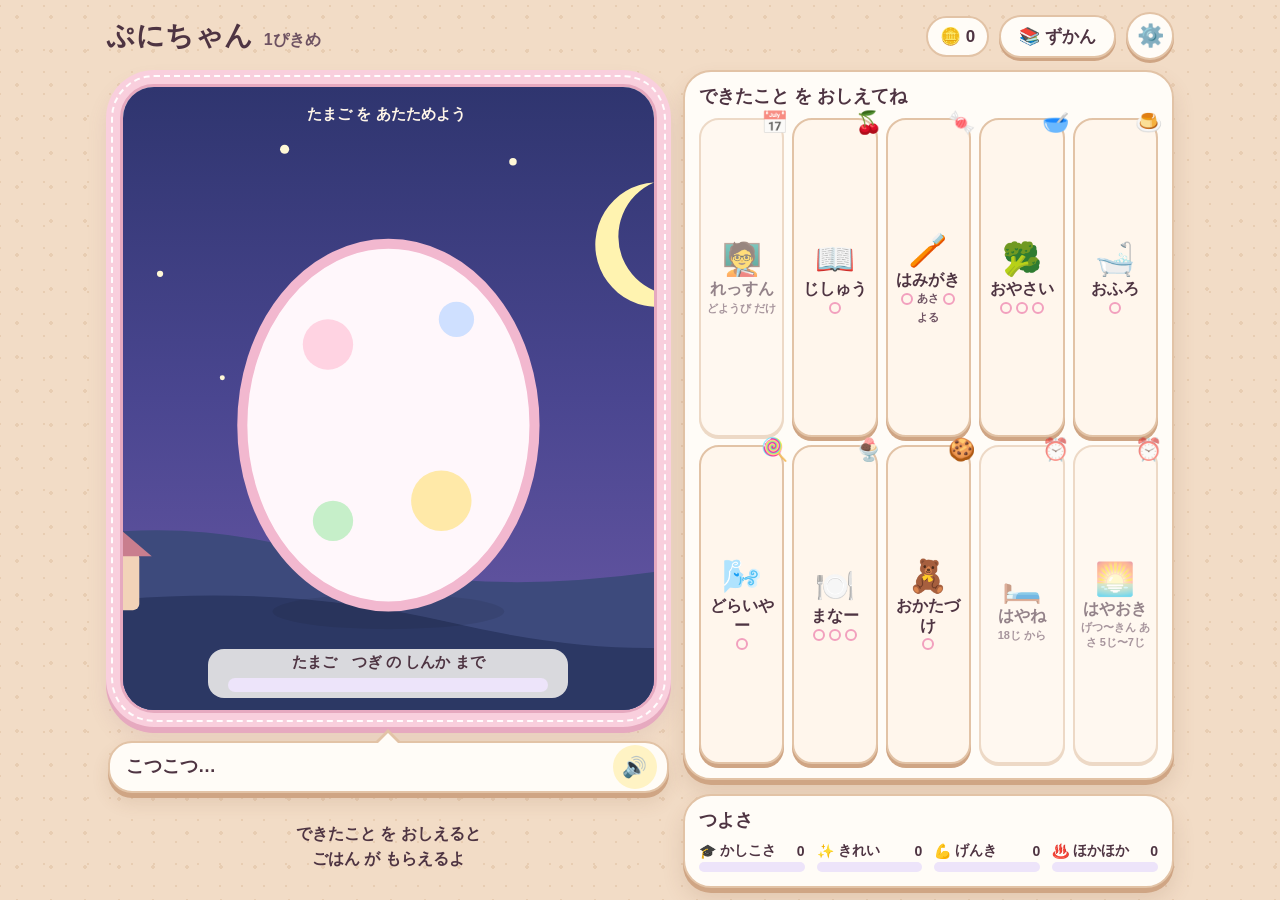
==== commit 51249f78: "feat(oheya): 普段の画面を v2.4.0 に戻し、ヘッダーに こいんを出す - app.js・style.css を v2.4.0（4261140）に戻す（段階1の おへや の組み込みを外" ====
--- a/index.html
+++ b/index.html
@@ -21,6 +21,7 @@
 <header class="top">
   <div class="title"><b id="petName"></b><small id="genLabel"></small></div>
   <div class="topbtns">
+    <span class="coin" id="coin" role="status"></span>
     <button class="pill" id="zukanBtn">📚 ずかん</button>
     <button class="gear" id="gear" aria-label="おうちの方の設定（長押し）">⚙️</button>
   </div>
--- a/css/style.css
+++ b/css/style.css
@@ -1,9 +1,9 @@
 :root{
   /* 絵本のページ：生成りの紙・やさしいパステル。端末がダークモードでも明るいまま（color-scheme:light） */
   color-scheme:light;
-  --bg:#FFF8EE; --dot:#F5E6D3; --frame:#F9CFDD; --frame-dk:#E6A9BF; --screen:#EAF7F1;
-  --ink:#5B4150; --soft:#7D6273; --card:#FFFDF8; --lemon:#FFF3C4; --lav:#EDE4FA;
-  --accent:#F2A0BE; --btn:#D46A97; --btn-ink:#FFFFFF; --sil:#E6DAD3; --line:#EBD9C6;
+  --bg:#F2DCC6; --dot:#E8CDB2; --frame:#F9CFDD; --frame-dk:#E6A9BF; --screen:#EAF7F1;
+  --ink:#4E3442; --soft:#6E5262; --card:#FFFCF7; --tile:#FFF6EC; --shadow:#CFA584; --lemon:#FFF3C4; --lav:#EDE4FA;
+  --accent:#F2A0BE; --btn:#D46A97; --btn-ink:#FFFFFF; --sil:#E6DAD3; --line:#E2C3A6;
   --mint:#D9F2E6; --sky:#DDEFFF; --peach:#FFE3D3;
   box-sizing:border-box;
   padding-top:env(safe-area-inset-top,0px);
@@ -29,7 +29,7 @@
 .title{display:flex;align-items:baseline;gap:10px}
 .title b{font-size:28px;font-weight:900;letter-spacing:.02em}
 .title small{font-size:16px;color:var(--soft)}
-.gear{width:48px;height:48px;border-radius:50%;border:3px solid var(--line);background:var(--card);font-size:22px;touch-action:none;user-select:none;-webkit-user-select:none}
+.gear{width:48px;height:48px;border-radius:50%;border:2px solid var(--line);background:var(--card);box-shadow:0 3px 0 var(--shadow);font-size:22px;touch-action:none;user-select:none;-webkit-user-select:none}
 
 .layout{max-width:1100px;margin:0 auto;padding:14px 16px 28px;display:grid;gap:22px}
 @media (orientation:landscape) and (min-width:820px){.layout{grid-template-columns:minmax(380px,1.05fr) minmax(320px,1fr);align-items:start}}
@@ -64,7 +64,7 @@
 .fl input[type=checkbox]{display:inline-block;width:22px;height:22px;margin:0;padding:0}
 .fl .days label{display:flex;align-items:center;gap:3px;font-size:15px}
 .fl .days .dl{flex-direction:column;gap:2px}
-.fl .days .dl input{width:96px;margin-top:0;padding:6px}
+.fl .days .dl input{width:128px;margin-top:0;padding:6px}
 .badge.letter{background:#FFE3EE}
 .badge.sick{background:#D6ECFA}
 .pet{touch-action:none;user-select:none;-webkit-user-select:none;display:block;margin:4px auto 0;width:min(70vw,300px);aspect-ratio:1;background:none;border:0;padding:0}
@@ -77,6 +77,14 @@
 .pet[data-pose="squish"] svg{animation:squish .5s ease-in-out 2}
 .pet[data-pose="none"] svg{animation:breathe 4s ease-in-out infinite}
 .pet.wobble svg{animation:wob .5s ease-in-out}
+/* ごはんマナー のおどり（約 5 秒）：左右ステップ → くるっ → ジャンプ */
+.pet[data-pose="dance"] svg{animation:dance 5s ease-in-out}
+@keyframes dance{
+  0%{transform:none}8%{transform:translateX(-18px) rotate(-10deg)}16%{transform:translateX(18px) rotate(10deg)}
+  24%{transform:translateX(-18px) rotate(-10deg)}32%{transform:translateX(18px) rotate(10deg)}40%{transform:none}
+  52%{transform:rotate(360deg) scale(1.05)}60%{transform:rotate(360deg)}
+  68%{transform:translateY(-36px) scale(.95,1.08)}74%{transform:translateY(0) scale(1.08,.92)}
+  82%{transform:translateY(-28px)}88%{transform:translateY(0) scale(1.06,.94)}100%{transform:none}}
 @keyframes sway{0%,100%{transform:rotate(-4deg)}50%{transform:rotate(4deg)}}
 @keyframes hop{0%,100%{transform:translateY(0) scale(1,1)}40%{transform:translateY(-14px) scale(.97,1.03)}80%{transform:translateY(0) scale(1.05,.95)}}
 @keyframes droop{0%,100%{transform:translateY(4px) scale(1.02,.96)}50%{transform:translateY(6px) scale(1.03,.94)}}
@@ -90,27 +98,45 @@
 .bar{height:14px;border-radius:999px;background:var(--lav);overflow:hidden;margin:6px auto 0;max-width:320px}
 .bar i{display:block;height:100%;background:var(--accent);border-radius:999px;transition:width .6s}
 
-.bubble{position:relative;margin:18px 4px 0;background:var(--card);border-radius:24px;border:2px dashed var(--line);padding:14px 60px 14px 18px;min-height:60px}
-.bubble::before{content:"";position:absolute;top:-13px;left:50%;margin-left:-12px;border:12px solid transparent;border-top:0;border-bottom-color:var(--card)}
+.bubble{position:relative;margin:18px 4px 0;background:var(--card);border-radius:24px;border:2px solid var(--line);box-shadow:0 5px 0 var(--shadow),0 10px 18px rgba(120,70,40,.12);padding:14px 60px 14px 18px;min-height:60px}
+.bubble::before{content:"";position:absolute;top:-14px;left:50%;margin-left:-13px;border:13px solid transparent;border-top:0;border-bottom-color:var(--line)}
+.bubble::after{content:"";position:absolute;top:-10px;left:50%;margin-left:-11px;border:11px solid transparent;border-top:0;border-bottom-color:var(--card)}
 .bubble p{margin:0;font-size:19px;line-height:1.6}
 .bubble .zh{font-size:15px;color:var(--soft);margin-top:2px}
 .speak{position:absolute;right:10px;top:50%;margin-top:-22px;width:44px;height:44px;border-radius:50%;border:0;background:var(--lemon);font-size:20px}
 
 .tray{display:flex;flex-wrap:wrap;gap:10px;justify-content:center;margin-top:16px;min-height:72px;align-items:center}
 .tray .empty{font-size:16px;color:var(--ink);text-align:center;line-height:1.6;padding:0 10px}
-.food{position:relative;width:74px;height:74px;border-radius:24px;border:2px dashed var(--line);background:var(--card);font-size:38px;box-shadow:0 4px 0 var(--line)}
-.food:active{transform:translateY(3px);box-shadow:0 1px 0 var(--line)}
+.food{position:relative;width:74px;height:74px;border-radius:24px;border:2px solid var(--line);background:var(--card);font-size:38px;box-shadow:0 4px 0 var(--shadow)}
 .food .n{position:absolute;top:-8px;right:-8px;min-width:28px;height:28px;padding:0 6px;border-radius:999px;background:var(--btn);color:var(--btn-ink);font-size:16px;line-height:28px}
-.pill{border:3px solid var(--line);background:var(--card);border-radius:999px;padding:8px 18px;font-size:17px}
-
-.note{background:var(--card);border-radius:30px;padding:18px 18px 20px;border:3px dashed var(--line)}
+.pill{border:2px solid var(--line);background:var(--card);box-shadow:0 3px 0 var(--shadow);border-radius:999px;padding:8px 18px;font-size:17px}
+/* こいん：ヘッダーの小さな表示（押せないので影なし）。ふえたら 0.5 秒だけ大きくなる */
+.coin{display:inline-flex;align-items:center;border:2px solid var(--line);background:var(--card);border-radius:999px;padding:8px 12px;font-size:17px;font-weight:700;white-space:nowrap;font-variant-numeric:tabular-nums}
+.coin.coinpop{animation:coinpop .5s cubic-bezier(.34,1.7,.6,1)}
+@keyframes coinpop{0%{transform:scale(1)}40%{transform:scale(1.25)}100%{transform:scale(1)}}
+/* せまい画面（スマホ）：ボタンの列は折り返さず 1 行。なまえ は 「ぴきめ」の上に置き、入りきらない分は … にする */
+@media (max-width:520px){
+  .top{gap:8px}
+  .title{flex-direction:column;align-items:flex-start;gap:0;min-width:0}
+  .title b{font-size:22px;max-width:100%;overflow:hidden;text-overflow:ellipsis;white-space:nowrap}
+  .title small{font-size:13px}
+  .topbtns{gap:6px;flex-shrink:0}
+  .topbtns .pill{padding:8px 12px;font-size:15px;white-space:nowrap}
+  .coin{padding:6px 10px;font-size:15px}
+  .gear{width:44px;height:44px;font-size:20px}
+}
+
+.note{background:var(--card);border-radius:28px;padding:18px 18px 20px;border:2px solid var(--line);box-shadow:0 5px 0 var(--shadow),0 12px 22px rgba(120,70,40,.14)}
 .note{padding:12px 14px 14px}
-.note+.note{margin-top:12px}
+.note+.note{margin-top:14px}
 .note h2{margin:0 0 10px;font-size:18px;font-weight:900}
 .tasks{display:grid;grid-template-columns:repeat(5,1fr);gap:8px}
-.task{position:relative;display:flex;flex-direction:column;align-items:center;justify-content:center;gap:2px;width:100%;min-height:92px;text-align:center;border:2px solid var(--line);background:var(--bg);border-radius:20px;padding:8px 4px 6px;box-shadow:0 3px 0 var(--line)}
-.task:not(:disabled):active{transform:scale(.98)}
-.task:disabled{opacity:.55;cursor:default}
+.task{position:relative;display:flex;flex-direction:column;align-items:center;justify-content:center;gap:2px;width:100%;min-height:92px;text-align:center;border:2px solid var(--line);background:var(--tile);border-radius:20px;padding:8px 4px 6px;box-shadow:0 4px 0 var(--shadow)}
+.task:disabled{opacity:.6;cursor:default;box-shadow:0 2px 0 var(--line)}
+/* 済んだけれど取り消せるタイル：見た目は済んだまま、押せる */
+.task.done{opacity:.6;box-shadow:0 2px 0 var(--line)}
+.task.unpop{animation:unpop .45s cubic-bezier(.34,1.56,.64,1)}
+@keyframes unpop{0%{transform:scale(.9) rotate(-4deg)}60%{transform:scale(1.05) rotate(2deg)}100%{transform:none}}
 .ti{font-size:32px;line-height:1.1}
 .tl{display:block;font-size:16px;line-height:1.2}
 .td{display:flex;gap:4px;justify-content:center;font-size:11px;line-height:1.3;color:var(--soft);flex-wrap:wrap;align-items:center;min-height:15px}
@@ -122,8 +148,8 @@
 .prow .bar{grid-column:1/-1;order:1;margin:0;max-width:none;height:10px}
 .prow b{text-align:right;font-weight:700}
 
-.modal{position:fixed;inset:0;background:rgba(90,60,90,.35);display:flex;align-items:center;justify-content:center;padding:calc(16px + env(safe-area-inset-top,0px)) 16px calc(16px + env(safe-area-inset-bottom,0px));z-index:20}
-.sheet{background:var(--card);border-radius:30px;padding:24px;width:100%;max-width:560px;max-height:100%;overflow:auto;text-align:center}
+.modal{position:fixed;inset:0;background:rgba(80,50,60,.38);animation:fadeIn .2s ease-out;display:flex;align-items:center;justify-content:center;padding:calc(16px + env(safe-area-inset-top,0px)) 16px calc(16px + env(safe-area-inset-bottom,0px));z-index:20}
+.sheet{background:var(--card);border:2px solid var(--line);box-shadow:0 8px 0 var(--shadow),0 20px 40px rgba(80,40,30,.25);border-radius:30px;padding:24px;width:100%;max-width:560px;max-height:100%;overflow:auto;text-align:center}
 .sheet h3{margin:18px 0 8px;font-size:18px;text-align:left}
 .sheet h3:first-child{margin-top:0}
 .big{font-size:80px;line-height:1.1}
@@ -131,8 +157,8 @@
 .sub{font-size:15px;color:var(--soft);line-height:1.6;margin:4px 0;text-align:left}
 .center .sub{text-align:center}
 .btns{display:flex;gap:12px;justify-content:center;margin-top:14px;flex-wrap:wrap}
-.btn{border:0;border-radius:999px;padding:14px 30px;font-size:20px;background:var(--btn);color:var(--btn-ink);box-shadow:0 4px 0 var(--line)}
-.btn.ghost{background:var(--bg);color:var(--ink);box-shadow:0 5px 0 var(--line)}
+.btn{border:0;border-radius:999px;padding:14px 30px;font-size:20px;background:var(--btn);color:var(--btn-ink);box-shadow:0 5px 0 #A94F78}
+.btn.ghost{background:var(--card);color:var(--ink);border:2px solid var(--line);box-shadow:0 5px 0 var(--shadow)}
 .btn.danger{background:#D9534F;color:#fff;box-shadow:0 5px 0 #A94442}
 .btn.small{font-size:16px;padding:10px 20px}
 .fl{display:block;text-align:left;font-size:15px;margin-top:10px}
@@ -142,7 +168,7 @@
 @keyframes evo{0%{transform:scale(.5);filter:brightness(3)}60%{transform:scale(1.12);filter:brightness(1.4)}100%{transform:scale(1);filter:none}}
 .sheet h4.zh{margin:16px 0 0;font-size:17px;text-align:left;color:var(--soft)}
 .zgrid{display:grid;grid-template-columns:repeat(auto-fill,minmax(108px,1fr));gap:12px;margin-top:10px}
-.zc{background:var(--bg);border-radius:20px;padding:8px 6px 10px}
+.zc{background:var(--tile);border:2px solid var(--line);border-radius:20px;padding:8px 6px 10px}
 .zc svg{width:100%;height:auto}
 .zc b{display:block;font-size:15px}
 .zc span{display:block;font-size:12px;color:var(--soft);line-height:1.5;margin-top:2px}
@@ -150,9 +176,57 @@
 .fx{position:fixed;pointer-events:none;font-size:34px;z-index:30;animation:up 1.2s ease-out forwards}
 @keyframes up{0%{opacity:0;transform:translate(0,0) scale(.6)}20%{opacity:1}100%{opacity:0;transform:translate(var(--dx),-120px) scale(1.2)}}
 .toast{position:fixed;left:50%;bottom:calc(24px + env(safe-area-inset-bottom,0px));transform:translateX(-50%);background:var(--ink);color:var(--card);padding:12px 22px;border-radius:999px;font-size:16px;z-index:40;max-width:90vw;text-align:center}
+/* ---------- マイクロインタラクション ---------- */
+/* 押すと ぷにっと へこみ、はなすと ぽよんと戻る */
+.task,.food,.pill,.gear,.btn,.speak,.badge.wakebtn{transition:transform .32s cubic-bezier(.34,1.7,.6,1),box-shadow .18s}
+.task:not(:disabled):active,.food:active,.pill:active,.gear:active,.btn:active,.speak:active,.badge.wakebtn:active{transform:translateY(3px) scale(.93);box-shadow:0 1px 0 var(--shadow);transition-duration:.08s}
+#sheet{animation:sheetIn .42s cubic-bezier(.34,1.56,.64,1)}
+@keyframes sheetIn{0%{transform:translateY(40px) scale(.86);opacity:0}100%{transform:none;opacity:1}}
+@keyframes fadeIn{from{opacity:0}to{opacity:1}}
+/* できたこと：スタンプがぽんと押される */
+.tf.stamp{animation:stamp .6s cubic-bezier(.34,1.56,.64,1)}
+@keyframes stamp{0%{transform:scale(2.6) rotate(-25deg);opacity:0}60%{transform:scale(.9) rotate(6deg);opacity:1}100%{transform:none}}
+/* エサ：トレイに ぽんと出る／ぷにちゃんへ飛んでいく */
+.food.popin{animation:popin .5s cubic-bezier(.34,1.7,.6,1)}
+@keyframes popin{0%{transform:scale(0)}100%{transform:scale(1)}}
+.flyfood{position:fixed;pointer-events:none;font-size:40px;z-index:30;animation:fly .6s cubic-bezier(.5,-.3,.7,1) forwards}
+@keyframes fly{0%{transform:translate(0,0) scale(1)}50%{transform:translate(calc(var(--tx)*.5),calc(var(--ty)*.5 - 80px)) scale(1.3)}100%{transform:translate(var(--tx),var(--ty)) scale(.3);opacity:.2}}
+/* ゲージ：ふえた所が ぼよん */
+.gi.boing{animation:boing .6s cubic-bezier(.34,1.7,.6,1)}
+@keyframes boing{0%{transform:scale(.3)}60%{transform:scale(1.4)}100%{transform:scale(1)}}
+/* 吹き出し：しゃべると ぽよん */
+.bubble.talk{animation:talk .35s cubic-bezier(.34,1.56,.64,1)}
+@keyframes talk{0%{transform:scale(.94)}100%{transform:none}}
+/* せいちょうバー：ふえると きらっ */
+.bar i{position:relative;overflow:hidden}
+.bar.shine i::after{content:"";position:absolute;inset:0;background:linear-gradient(100deg,transparent 20%,rgba(255,255,255,.85) 50%,transparent 80%);animation:shine .9s ease-out}
+@keyframes shine{from{transform:translateX(-100%)}to{transform:translateX(100%)}}
+/* ぷにちゃんの まばたき */
+.pet svg .eyes{transform-box:fill-box;transform-origin:center}
+.pet svg .eyes.blink-on{animation:blink 4.6s infinite}
+@keyframes blink{0%,93%,100%{transform:scaleY(1)}95%{transform:scaleY(.1)}}
+/* まっているあいだの小さな動き */
+#zukanBtn{animation:nudge 7s ease-in-out infinite}
+@keyframes nudge{0%,90%,100%{transform:rotate(0)}92%{transform:rotate(-6deg)}94%{transform:rotate(6deg)}96%{transform:rotate(-3deg)}}
+.badge.wakebtn{animation:glow 1.8s ease-in-out infinite}
+@keyframes glow{0%,100%{box-shadow:0 0 0 0 rgba(242,197,92,.6)}50%{box-shadow:0 0 0 8px rgba(242,197,92,0)}}
+.badge.letter{animation:hopb 1.4s ease-in-out infinite}
+@keyframes hopb{0%,100%{transform:translateY(0)}50%{transform:translateY(-4px)}}
+.tray .empty{animation:floaty 3s ease-in-out infinite}
+@keyframes floaty{0%,100%{transform:translateY(0)}50%{transform:translateY(-4px)}}
+/* しんか：うしろで光が回る */
+.evo{position:relative;display:inline-block}
+.evo::before{content:"";position:absolute;inset:-30px;border-radius:50%;background:repeating-conic-gradient(rgba(255,216,77,.45) 0 12deg,transparent 12deg 30deg);animation:spinr 6s linear infinite;z-index:-1}
+@keyframes spinr{to{transform:rotate(360deg)}}
+/* ずかん：じゅんばんに ぽん */
+.zc{animation:popin .45s cubic-bezier(.34,1.7,.6,1) both;animation-delay:var(--d,0ms)}
+.toast{animation:toastIn .4s cubic-bezier(.34,1.56,.64,1)}
+@keyframes toastIn{from{transform:translate(-50%,30px);opacity:0}to{transform:translateX(-50%);opacity:1}}
 @media (prefers-reduced-motion:reduce){
-  .pet svg,.pet[data-pose] svg,.pet.wobble svg,.evo svg{animation:none}
-  .fx{animation-duration:.01s}
+  /* 端末の「視差効果を減らす」では、すべての動きを止める */
+  *,*::before,*::after{animation:none!important;transition:none!important}
+  /* 動かないまま残ってしまう はじける絵文字・飛ぶエサ は出さない */
+  .fx,.flyfood{display:none}
 }
 
 /* iPad（縦・横）では 1 画面に収める：キャラの絵だけが残りの高さに合わせて伸び縮みする */
@@ -180,5 +254,33 @@
   .food{width:52px;height:52px;border-radius:18px;font-size:26px;flex:0 1 52px}
   .sidecol{min-height:0;display:flex;flex-direction:column}
   .sidecol .note:first-child{flex:1;display:flex;flex-direction:column}
-  .sidecol .tasks{flex:1;grid-template-columns:repeat(3,1fr);grid-template-rows:repeat(3,1fr)}
-}
+  .sidecol .tasks{flex:1;grid-template-columns:repeat(5,1fr);grid-template-rows:repeat(2,1fr)}
+}
+
+/* おわかれの うた：いま うたっている行が ひかる */
+.song{margin:6px 0 4px}
+.song .sl{margin:6px 0;font-size:18px;color:var(--soft);transition:transform .25s,color .25s}
+.song .sl.sung{color:var(--ink)}
+.song .sl.on{color:#D46A97;font-size:22px;font-weight:900;transform:scale(1.06)}
+.evo.sing svg{animation:sway 2.4s ease-in-out infinite}
+
+/* ずかんの タッチ */
+.zc{cursor:pointer;position:relative}
+.zc .zsay{display:block;font-style:normal;font-size:12px;line-height:1.4;min-height:0;color:#D46A97;font-weight:900}
+.zc.zjump svg{animation:zjump .6s cubic-bezier(.34,1.7,.6,1)}
+@keyframes zjump{0%{transform:none}35%{transform:translateY(-18px) scale(1.06)}65%{transform:translateY(0) scale(1.08,.92)}100%{transform:none}}
+.zc.nope{animation:nope .4s ease-in-out}
+@keyframes nope{0%,100%{transform:none}25%{transform:translateX(-5px)}75%{transform:translateX(5px)}}
+/* スーパーシークレット の枠 */
+.zsecret{grid-template-columns:minmax(0,260px);justify-content:center}
+.zc.secret{border:3px solid transparent;background:linear-gradient(var(--tile),var(--tile)) padding-box,linear-gradient(135deg,#FFB3C7,#FFD9A8,#FFF2A8,#C2F0D6,#BCD8FF,#DCC8FF) border-box}
+.zc.secret:not(.seen) svg{filter:drop-shadow(0 0 6px rgba(220,200,255,.9))}
+
+/* スーパーシークレット：お肌の色が ゆっくり回り、まわりが きらきら */
+.secret-skin{animation:hue 6s linear infinite}
+@keyframes hue{to{filter:hue-rotate(360deg)}}
+.twinkle{animation:twinkle 1.6s ease-in-out infinite}
+@keyframes twinkle{0%,100%{opacity:1}50%{opacity:.35}}
+
+/* 押せない間のボタン（おわかれの歌の「つぎへ」など）は うすく */
+.btn:disabled{opacity:.45;box-shadow:none;cursor:default}
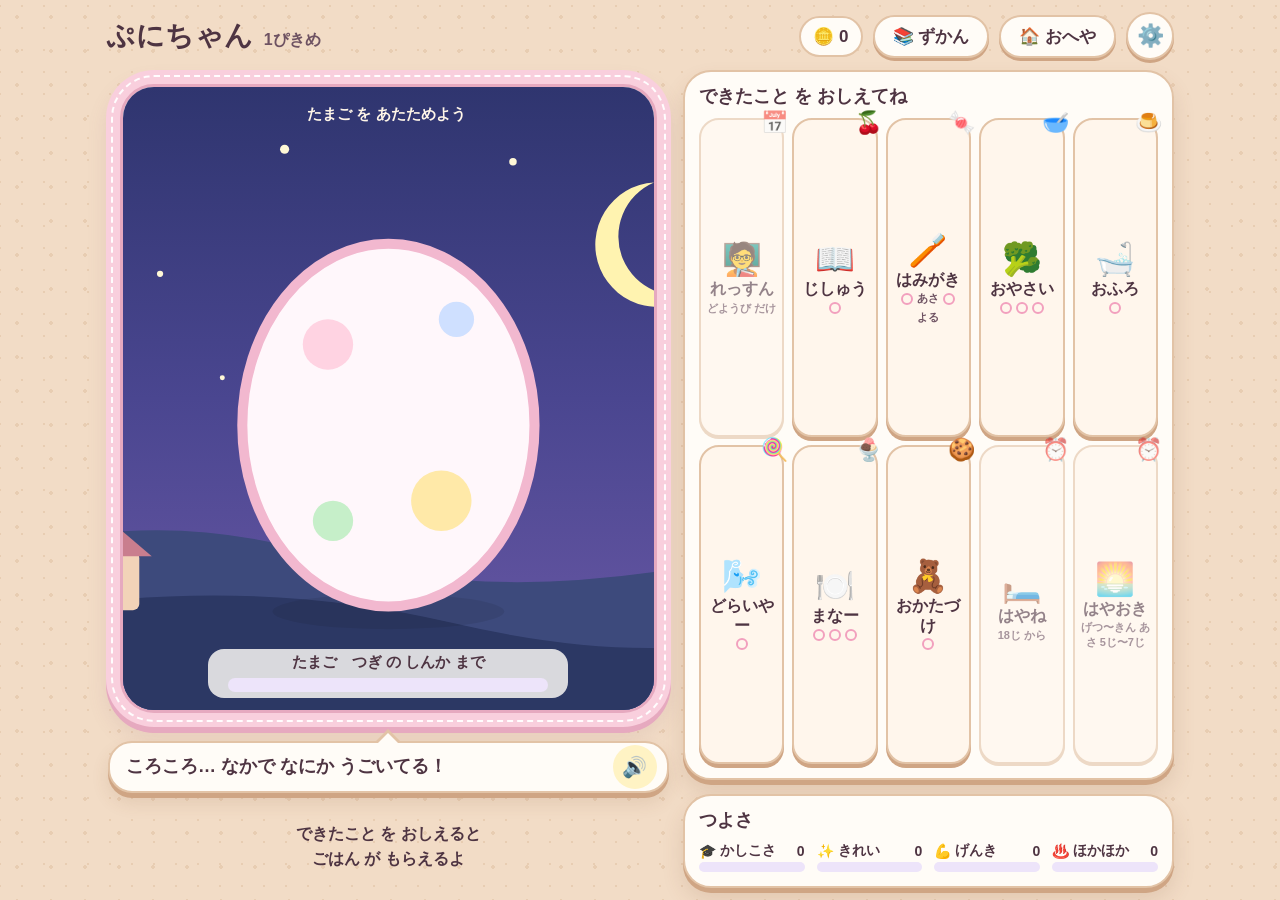
==== commit c148bfd3: "feat(oheya): おへやモード（別画面・見る＋なでる） Co-Authored-By: Claude Opus 5.5 <noreply@anthropic.com>" ====
--- a/index.html
+++ b/index.html
@@ -23,6 +23,7 @@
   <div class="topbtns">
     <span class="coin" id="coin" role="status"></span>
     <button class="pill" id="zukanBtn">📚 ずかん</button>
+    <button class="pill" id="oheyaBtn">🏠 おへや</button>
     <button class="gear" id="gear" aria-label="おうちの方の設定（長押し）">⚙️</button>
   </div>
 </header>
@@ -58,6 +59,65 @@
   </section>
 </main>
 
+<div class="roomview" id="roomView" hidden>
+  <div class="rtop">
+    <button class="pill" id="roomBack">← もどる</button>
+    <b class="rname" id="roomName"></b>
+    <span class="coin" id="roomCoin" role="status"></span>
+  </div>
+  <div class="rstage" id="roomStage">
+    <div class="rscene" id="roomScene"></div>
+    <button class="rpet" id="roomPet" aria-label="なでる"></button>
+  </div>
+  <div class="rbar">
+    <div class="rgauges" id="roomGauges"></div>
+    <div class="rbtns">
+      <button class="pill" id="shopBtn">🛒 おみせ</button>
+      <button class="pill" id="editBtn">🛠 もようがえ</button>
+      <button class="pill" id="editDone" hidden>おわり</button>
+    </div>
+  </div>
+  <div class="bubble rbubble" aria-live="polite">
+    <p id="roomBubbleText"></p>
+    <p id="roomBubbleZh" class="zh"></p>
+  </div>
+  <div class="rtray" id="roomTray" hidden>
+    <div class="ttabs">
+      <button class="ttab" data-tab="kagu">かぐ</button>
+      <button class="ttab" data-tab="yuka">ゆか</button>
+      <button class="ttab" data-tab="kabe">かべ</button>
+    </div>
+    <div class="tlist" id="trayList"></div>
+    <div class="tacts">
+      <button class="pill" id="trayRotate">まわす</button>
+      <button class="pill" id="trayStore">しまう</button>
+    </div>
+  </div>
+  <div class="rshop" id="roomShop" hidden>
+    <div class="shead">
+      <h2>おみせ</h2>
+      <span class="coin" id="shopCoin" role="status"></span>
+      <button class="pill" id="shopClose">とじる</button>
+    </div>
+    <div class="stabs">
+      <button class="stab" data-cat="kagu">かぐ</button>
+      <button class="stab" data-cat="yuka">ゆか</button>
+      <button class="stab" data-cat="kabe">かべ</button>
+      <button class="stab" data-cat="hiroge">ひろげる</button>
+    </div>
+    <div class="scards" id="shopCards"></div>
+    <div class="sconfirm" id="shopConfirm" hidden>
+      <div class="sconfirm-art" id="shopConfirmArt"></div>
+      <p class="sconfirm-name" id="shopConfirmName"></p>
+      <p class="sconfirm-price" id="shopConfirmPrice"></p>
+      <div class="btns">
+        <button class="btn" id="shopBuy">かう</button>
+        <button class="btn ghost" id="shopCancel">やめる</button>
+      </div>
+    </div>
+  </div>
+</div>
+
 <div class="modal" id="modal" hidden><div class="sheet" id="sheet"></div></div>
 
 </body>
--- a/css/style.css
+++ b/css/style.css
@@ -284,3 +284,40 @@
 
 /* 押せない間のボタン（おわかれの歌の「つぎへ」など）は うすく */
 .btn:disabled{opacity:.45;box-shadow:none;cursor:default}
+
+/* ---------- おへやモード（#roomView：全画面の別画面。モーダル 20・fx 30・トースト 40 より下） ---------- */
+body.inroom{overflow:hidden;overscroll-behavior:none}
+.roomview{position:fixed;inset:0;z-index:10;display:flex;flex-direction:column;gap:8px;background:var(--bg);
+  padding:calc(10px + env(safe-area-inset-top,0px)) 16px calc(12px + env(safe-area-inset-bottom,0px))}
+.rtop{display:flex;align-items:center;gap:10px;flex:0 0 auto}
+.rtop .rname{flex:1;min-width:0;font-size:24px;font-weight:900;overflow:hidden;text-overflow:ellipsis;white-space:nowrap;text-align:center}
+.roomview .pill{min-height:48px;min-width:48px}
+/* 部屋：残りの高さいっぱい。Canvas は room.js が大きさを合わせる */
+.rstage{position:relative;flex:1 1 auto;min-height:0;overflow:hidden;border-radius:28px;background:var(--screen);border:3px solid var(--frame-dk);order:1}
+.rscene{position:absolute;inset:0}
+.rscene canvas{display:block;max-width:none}
+/* なでる：透明なボタン。位置と大きさは room.js が入れる（入るまでは 0） */
+.rpet{position:absolute;left:0;top:0;width:0;height:0;z-index:1;margin:0;padding:0;border:0;background:none;border-radius:40%;touch-action:none;user-select:none;-webkit-user-select:none}
+.editing .rpet,.editing #roomPet{pointer-events:none}
+.rbubble{order:2;margin:10px 2px 0;padding:10px 16px;min-height:52px;flex:0 0 auto}
+.rbubble p{font-size:18px;line-height:1.5}
+.rbar{order:3;flex:0 0 auto;display:flex;align-items:center;justify-content:space-between;gap:10px;flex-wrap:wrap}
+.rgauges{display:flex;flex-wrap:wrap;gap:4px 16px;align-items:center;min-height:44px;background:var(--card);border:2px solid var(--line);border-radius:999px;padding:4px 16px}
+.rbtns{display:flex;gap:10px;margin-left:auto}
+.rtray{order:4;flex:0 0 auto}
+.rshop{z-index:2}
+@media (max-width:520px){
+  .rtop .rname{font-size:20px}
+  .rbtns .pill{padding:8px 12px;font-size:15px}
+}
+
+/* おみせ */
+
+
+
+
+
+
+
+/* もようがえ */
+
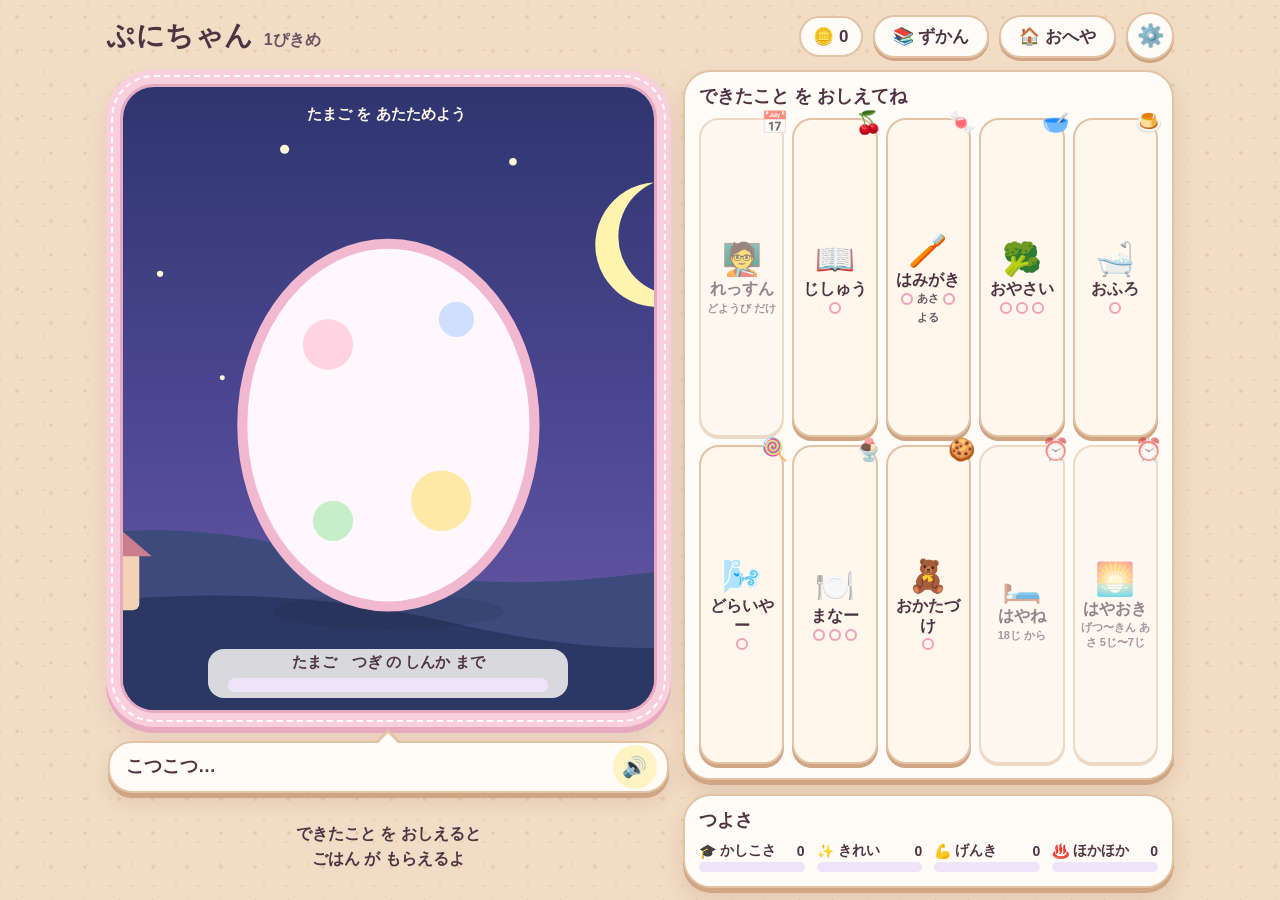
==== commit 2d4f993e: "feat(oheya): おへやの ふきだし にも よみあげボタン（v2.6.1） Co-Authored-By: Claude Opus 5.5 <noreply@anthropic.com>" ====
--- a/index.html
+++ b/index.html
@@ -80,6 +80,7 @@
   <div class="bubble rbubble" aria-live="polite">
     <p id="roomBubbleText"></p>
     <p id="roomBubbleZh" class="zh"></p>
+    <button class="speak" id="roomSpeakBtn" aria-label="よみあげ">🔊</button>
   </div>
   <div class="rtray" id="roomTray" hidden>
     <div class="ttabs">
--- a/css/style.css
+++ b/css/style.css
@@ -287,6 +287,8 @@
 
 /* ---------- おへやモード（#roomView：全画面の別画面。モーダル 20・fx 30・トースト 40 より下） ---------- */
 body.inroom{overflow:hidden;overscroll-behavior:none}
+/* 全画面の おへや の裏（普段の画面）は描かない：まばたき・ゆらゆら などのアニメを止めて電池を守る（inert と いっしょ。モーダル・トーストは body の直下なので見える） */
+body.inroom .layout,body.inroom .top{visibility:hidden}
 .roomview{position:fixed;inset:0;z-index:10;display:flex;flex-direction:column;gap:8px;background:var(--bg);
   padding:calc(10px + env(safe-area-inset-top,0px)) 16px calc(12px + env(safe-area-inset-bottom,0px))}
 .rtop{display:flex;align-items:center;gap:10px;flex:0 0 auto}
@@ -299,7 +301,7 @@
 /* なでる：透明なボタン。位置と大きさは room.js が入れる（入るまでは 0） */
 .rpet{position:absolute;left:0;top:0;width:0;height:0;z-index:1;margin:0;padding:0;border:0;background:none;border-radius:40%;touch-action:none;user-select:none;-webkit-user-select:none}
 .editing .rpet,.editing #roomPet{pointer-events:none}
-.rbubble{order:2;margin:10px 2px 0;padding:10px 16px;min-height:52px;flex:0 0 auto}
+.rbubble{order:2;margin:10px 2px 0;padding:10px 60px 10px 16px;min-height:52px;flex:0 0 auto}
 .rbubble p{font-size:18px;line-height:1.5}
 .rbar{order:3;flex:0 0 auto;display:flex;align-items:center;justify-content:space-between;gap:10px;flex-wrap:wrap}
 .rgauges{display:flex;flex-wrap:wrap;gap:4px 16px;align-items:center;min-height:44px;background:var(--card);border:2px solid var(--line);border-radius:999px;padding:4px 16px}
@@ -312,6 +314,42 @@
 }
 
 /* おみせ */
+/* おへや の上に重ねる（上の「← もどる」と こいん は見えたまま） */
+.rshop{position:absolute;left:16px;right:16px;top:calc(66px + env(safe-area-inset-top,0px));bottom:calc(12px + env(safe-area-inset-bottom,0px));
+  display:flex;flex-direction:column;gap:10px;padding:14px;background:var(--card);border:3px solid var(--frame-dk);border-radius:28px;box-shadow:0 6px 0 var(--shadow);overflow:hidden}
+.rshop[hidden]{display:none}
+.shead{display:flex;align-items:center;gap:10px;flex:0 0 auto}
+.shead h2{margin:0;flex:1;font-size:24px}
+.stabs{display:grid;grid-template-columns:repeat(4,1fr);gap:8px;flex:0 0 auto}
+.stab{min-height:52px;border:2px solid var(--line);background:var(--tile);border-radius:18px;font-size:18px;font-weight:700;color:var(--ink);box-shadow:0 3px 0 var(--shadow)}
+.stab.on{background:var(--accent);border-color:var(--btn);color:var(--ink)}
+.scards{flex:1 1 auto;min-height:0;overflow-y:auto;-webkit-overflow-scrolling:touch;display:grid;grid-template-columns:repeat(auto-fill,minmax(150px,1fr));gap:12px;align-content:start;padding:4px 2px 8px}
+.scard{display:flex;flex-direction:column;align-items:center;gap:4px;min-height:170px;padding:10px 8px;border:2px solid var(--line);background:var(--tile);border-radius:22px;box-shadow:0 4px 0 var(--shadow);color:var(--ink);font:inherit}
+.scard:active:not(:disabled){transform:translateY(3px);box-shadow:0 1px 0 var(--shadow)}
+.scard:disabled{cursor:default;box-shadow:none}
+.scard.s-short,.scard.s-locked{opacity:.5}
+.scard.s-owned,.scard.s-max{background:var(--mint)}
+.sart{width:96px;height:72px;object-fit:contain;pointer-events:none}
+.sart-x{display:flex;align-items:center;justify-content:center;width:96px;height:72px;font-size:28px;font-weight:900;color:var(--btn)}
+.sname{font-size:16px;font-weight:700;line-height:1.3;text-align:center}
+.snote{font-size:16px;font-weight:900;line-height:1.3;text-align:center;font-variant-numeric:tabular-nums}
+.scard.s-locked .snote{font-size:14px;font-weight:700}
+.shave{font-size:13px;color:var(--soft)}
+/* 「これを かう？」 */
+.sconfirm{position:absolute;inset:0;z-index:1;display:flex;flex-direction:column;align-items:center;justify-content:center;gap:8px;padding:20px;background:var(--card)}
+.sconfirm[hidden]{display:none}
+.sconfirm .sart,.sconfirm .sart-x{width:192px;height:144px}
+.sconfirm .sart-x{font-size:52px}
+.sconfirm-name{margin:0;display:flex;flex-direction:column;align-items:center;gap:6px;text-align:center}
+.sconfirm-name .sask{font-size:24px;font-weight:900}
+.sconfirm-name .sname{font-size:20px}
+.sconfirm-price{margin:0;font-size:22px;font-weight:900}
+.sconfirm .btn{min-width:140px;min-height:56px}
+@media (max-width:520px){
+  .rshop{left:8px;right:8px;padding:10px}
+  .stab{font-size:15px}
+  .scards{grid-template-columns:repeat(auto-fill,minmax(120px,1fr));gap:8px}
+}
 
 
 
@@ -320,4 +358,26 @@
 
 
 /* もようがえ */
-
+.rtray{display:grid;grid-template-columns:minmax(0,1fr) auto;align-items:center;gap:8px 10px;background:var(--card);border:2px solid var(--line);border-radius:22px;padding:10px 12px}
+.ttabs{display:flex;gap:8px;grid-column:1/-1}
+.ttab{flex:1 1 0;min-height:48px;border:2px solid var(--line);background:var(--tile);border-radius:999px;font-size:18px;font-weight:700;color:var(--ink)}
+.ttab.on{background:var(--accent);border-color:var(--btn);color:var(--btn-ink)}
+.tlist{display:flex;gap:10px;overflow-x:auto;overscroll-behavior-x:contain;-webkit-overflow-scrolling:touch;padding:4px 2px 6px;min-height:96px;align-items:center}
+.tcard{position:relative;flex:0 0 auto;width:88px;height:88px;padding:6px;border:3px solid var(--line);background:var(--tile);border-radius:18px;display:flex;align-items:center;justify-content:center}
+.tcard img{max-width:100%;max-height:100%;pointer-events:none;user-select:none;-webkit-user-select:none}
+.tcard.on{border-color:#F2C230;background:var(--lemon);box-shadow:0 0 0 3px #F2C230}
+.tcard .tnum{position:absolute;right:4px;bottom:2px;font-size:16px;font-weight:900;color:var(--ink);background:var(--card);border-radius:999px;padding:0 6px}
+.tempty{font-size:17px;color:var(--soft);padding:0 6px}
+.tacts{display:flex;flex-direction:column;gap:10px}
+.tacts .pill{min-width:96px;font-size:18px}
+.tacts .pill:disabled{opacity:.45;box-shadow:none;cursor:default}
+#editDone{background:var(--accent);border-color:var(--btn);color:var(--btn-ink);font-weight:700}
+@media (orientation:landscape) and (max-height:900px){
+  .tlist{min-height:80px}
+  .tcard{width:76px;height:76px}
+  .tacts{flex-direction:row}
+}
+@media (max-width:520px){
+  .tacts .pill{min-width:72px;font-size:16px}
+}
+
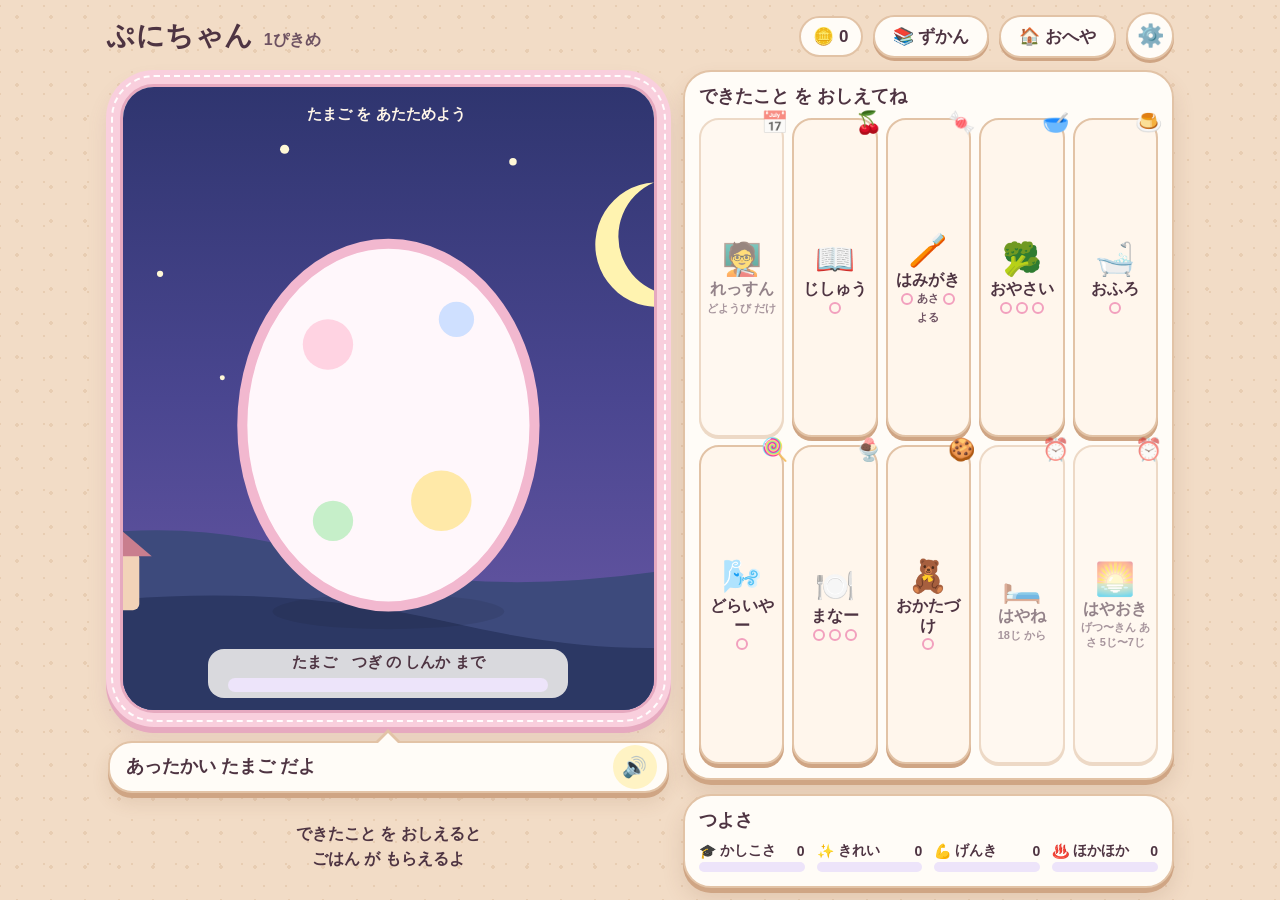
==== commit 124b989b: "feat(oheya): おへやの おみせ・もようがえ を上の帯へ、ゲージを外して部屋を大きく（v2.6.4） Co-Authored-By: Claude Opus 5.5 <noreply@ant" ====
--- a/index.html
+++ b/index.html
@@ -64,18 +64,13 @@
     <button class="pill" id="roomBack">← もどる</button>
     <b class="rname" id="roomName"></b>
     <span class="coin" id="roomCoin" role="status"></span>
+    <button class="pill" id="shopBtn">🛒 おみせ</button>
+    <button class="pill" id="editBtn">🛠 もようがえ</button>
+    <button class="pill" id="editDone" hidden>おわり</button>
   </div>
   <div class="rstage" id="roomStage">
     <div class="rscene" id="roomScene"></div>
     <button class="rpet" id="roomPet" aria-label="なでる"></button>
-  </div>
-  <div class="rbar">
-    <div class="rgauges" id="roomGauges"></div>
-    <div class="rbtns">
-      <button class="pill" id="shopBtn">🛒 おみせ</button>
-      <button class="pill" id="editBtn">🛠 もようがえ</button>
-      <button class="pill" id="editDone" hidden>おわり</button>
-    </div>
   </div>
   <div class="bubble rbubble" aria-live="polite">
     <p id="roomBubbleText"></p>
--- a/css/style.css
+++ b/css/style.css
@@ -303,14 +303,12 @@
 .editing .rpet,.editing #roomPet{pointer-events:none}
 .rbubble{order:2;margin:10px 2px 0;padding:10px 60px 10px 16px;min-height:52px;flex:0 0 auto}
 .rbubble p{font-size:18px;line-height:1.5}
-.rbar{order:3;flex:0 0 auto;display:flex;align-items:center;justify-content:space-between;gap:10px;flex-wrap:wrap}
-.rgauges{display:flex;flex-wrap:wrap;gap:4px 16px;align-items:center;min-height:44px;background:var(--card);border:2px solid var(--line);border-radius:999px;padding:4px 16px}
-.rbtns{display:flex;gap:10px;margin-left:auto}
 .rtray{order:4;flex:0 0 auto}
 .rshop{z-index:2}
 @media (max-width:520px){
-  .rtop .rname{font-size:20px}
-  .rbtns .pill{padding:8px 12px;font-size:15px}
+  .rtop{gap:6px}
+  .rtop .rname{font-size:18px}
+  .rtop .pill{padding:6px 10px;font-size:14px}
 }
 
 /* おみせ */
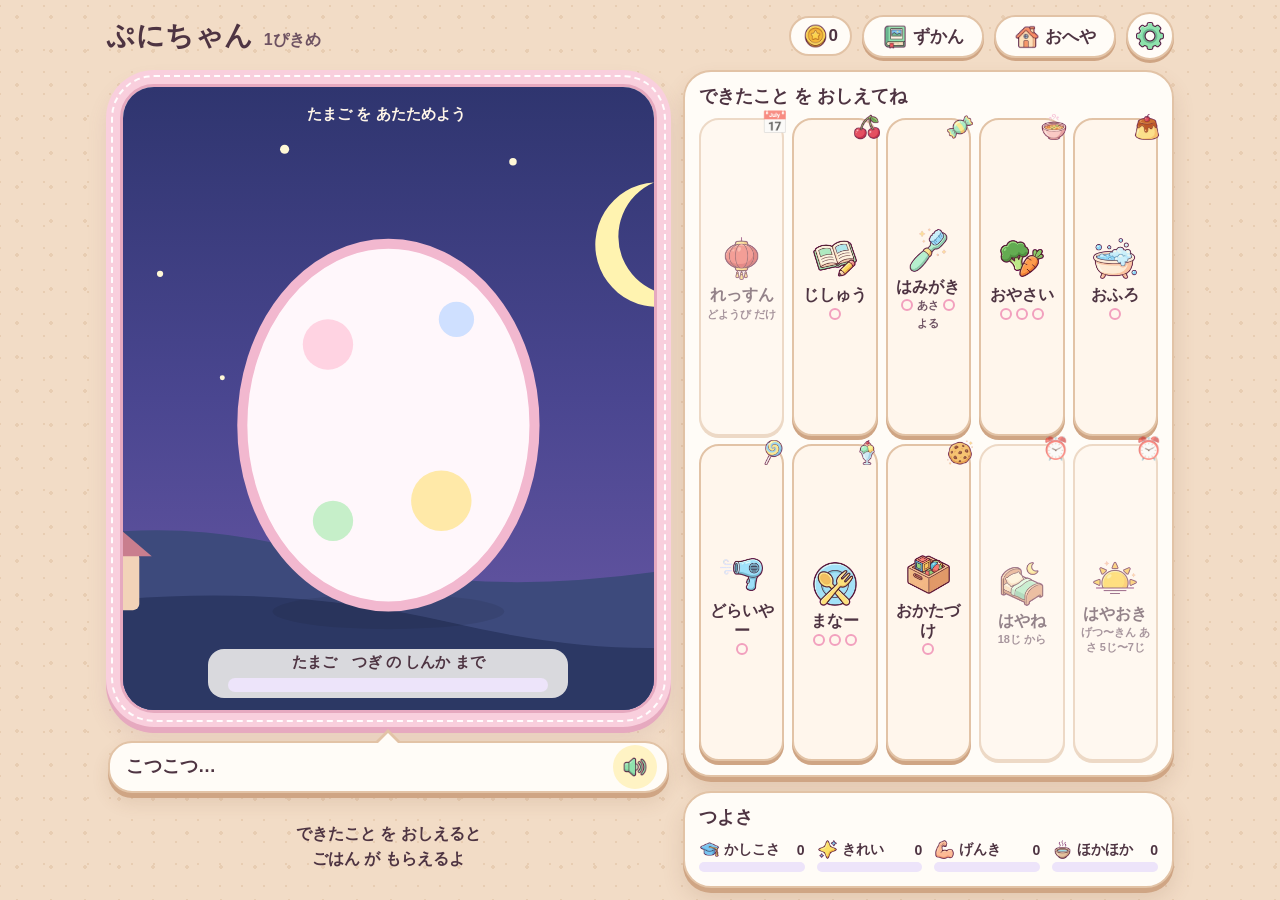
==== commit c90dc11a: "feat(ui): タスク・エサ・ボタンの絵文字をオリジナルのイラスト（WebP 31個）に差し替え（v2.7.3） - icons/ui/ に 31 個を追加（タスク10・エサ10・こいん/ずかん/" ====
--- a/index.html
+++ b/index.html
@@ -22,9 +22,9 @@
   <div class="title"><b id="petName"></b><small id="genLabel"></small></div>
   <div class="topbtns">
     <span class="coin" id="coin" role="status"></span>
-    <button class="pill" id="zukanBtn">📚 ずかん</button>
-    <button class="pill" id="oheyaBtn">🏠 おへや</button>
-    <button class="gear" id="gear" aria-label="おうちの方の設定（長押し）">⚙️</button>
+    <button class="pill" id="zukanBtn"><img class="ico" src="./icons/ui/zukan.webp" alt="" draggable="false"> ずかん</button>
+    <button class="pill" id="oheyaBtn"><img class="ico" src="./icons/ui/oheya.webp" alt="" draggable="false"> おへや</button>
+    <button class="gear" id="gear" aria-label="おうちの方の設定（長押し）"><img class="ico" src="./icons/ui/gear.webp" alt="" draggable="false"></button>
   </div>
 </header>
 
@@ -42,7 +42,7 @@
     <div class="bubble" aria-live="polite">
       <p id="bubbleText"></p>
       <p id="bubbleZh" class="zh"></p>
-      <button class="speak" id="speakBtn" aria-label="よみあげ">🔊</button>
+      <button class="speak" id="speakBtn" aria-label="よみあげ"><img class="ico" src="./icons/ui/yomiage.webp" alt="" draggable="false"></button>
     </div>
     <div class="tray" id="tray"></div>
   </section>
@@ -64,8 +64,8 @@
     <button class="pill" id="roomBack">← もどる</button>
     <b class="rname" id="roomName"></b>
     <span class="coin" id="roomCoin" role="status"></span>
-    <button class="pill" id="shopBtn">🛒 おみせ</button>
-    <button class="pill" id="editBtn">🛠 もようがえ</button>
+    <button class="pill" id="shopBtn"><img class="ico" src="./icons/ui/omise.webp" alt="" draggable="false"> おみせ</button>
+    <button class="pill" id="editBtn"><img class="ico" src="./icons/ui/moyougae.webp" alt="" draggable="false"> もようがえ</button>
     <button class="pill" id="editDone" hidden>おわり</button>
   </div>
   <div class="rstage" id="roomStage">
@@ -75,7 +75,7 @@
   <div class="bubble rbubble" aria-live="polite">
     <p id="roomBubbleText"></p>
     <p id="roomBubbleZh" class="zh"></p>
-    <button class="speak" id="roomSpeakBtn" aria-label="よみあげ">🔊</button>
+    <button class="speak" id="roomSpeakBtn" aria-label="よみあげ"><img class="ico" src="./icons/ui/yomiage.webp" alt="" draggable="false"></button>
   </div>
   <div class="rtray" id="roomTray" hidden>
     <div class="ttabs">
--- a/css/style.css
+++ b/css/style.css
@@ -153,6 +153,19 @@
 .sheet h3{margin:18px 0 8px;font-size:18px;text-align:left}
 .sheet h3:first-child{margin-top:0}
 .big{font-size:80px;line-height:1.1}
+/* タスク・エサのイラスト（icons/ui）。大きさは まわりの font-size に合わせる */
+.ico{width:1.2em;height:1.2em;object-fit:contain;vertical-align:middle;pointer-events:none;user-select:none;-webkit-user-select:none;-webkit-user-drag:none}
+.ti .ico,.tf .ico,.food .ico,.big .ico,.fx .ico,.flyfood .ico{display:block;margin:0 auto}
+.big .ico{width:1.1em;height:1.1em}
+.ti .ico{width:1.55em;height:1.55em}
+.tf .ico{width:1.35em;height:1.35em}
+.ico.inl{width:1.5em;height:1.5em;vertical-align:-.4em}
+/* ヘッダー・ボタン・つよさ の小さなイラスト */
+.pill .ico{width:1.55em;height:1.55em;margin-top:-.2em;margin-bottom:-.2em}
+.coin .ico{width:1.5em;height:1.5em;margin-top:-.2em;margin-bottom:-.2em}
+.gear .ico{display:block;margin:0 auto;width:1.45em;height:1.45em}
+.speak .ico{display:block;margin:0 auto;width:1.3em;height:1.3em}
+.prow .ico{width:1.5em;height:1.5em}
 .q{font-size:26px;font-weight:900;margin:12px 0 6px}
 .sub{font-size:15px;color:var(--soft);line-height:1.6;margin:4px 0;text-align:left}
 .center .sub{text-align:center}
@@ -297,7 +310,7 @@
 /* 部屋：残りの高さいっぱい。Canvas は room.js が大きさを合わせる */
 .rstage{position:relative;flex:1 1 auto;min-height:0;overflow:hidden;border-radius:28px;background:var(--screen);border:3px solid var(--frame-dk);order:1}
 .rscene{position:absolute;inset:0}
-.rscene canvas{display:block;max-width:none}
+.rscene canvas{display:block;max-width:none;touch-action:manipulation}
 /* なでる：透明なボタン。位置と大きさは room.js が入れる（入るまでは 0） */
 .rpet{position:absolute;left:0;top:0;width:0;height:0;z-index:1;margin:0;padding:0;border:0;background:none;border-radius:40%;touch-action:none;user-select:none;-webkit-user-select:none}
 .editing .rpet,.editing #roomPet{pointer-events:none}
